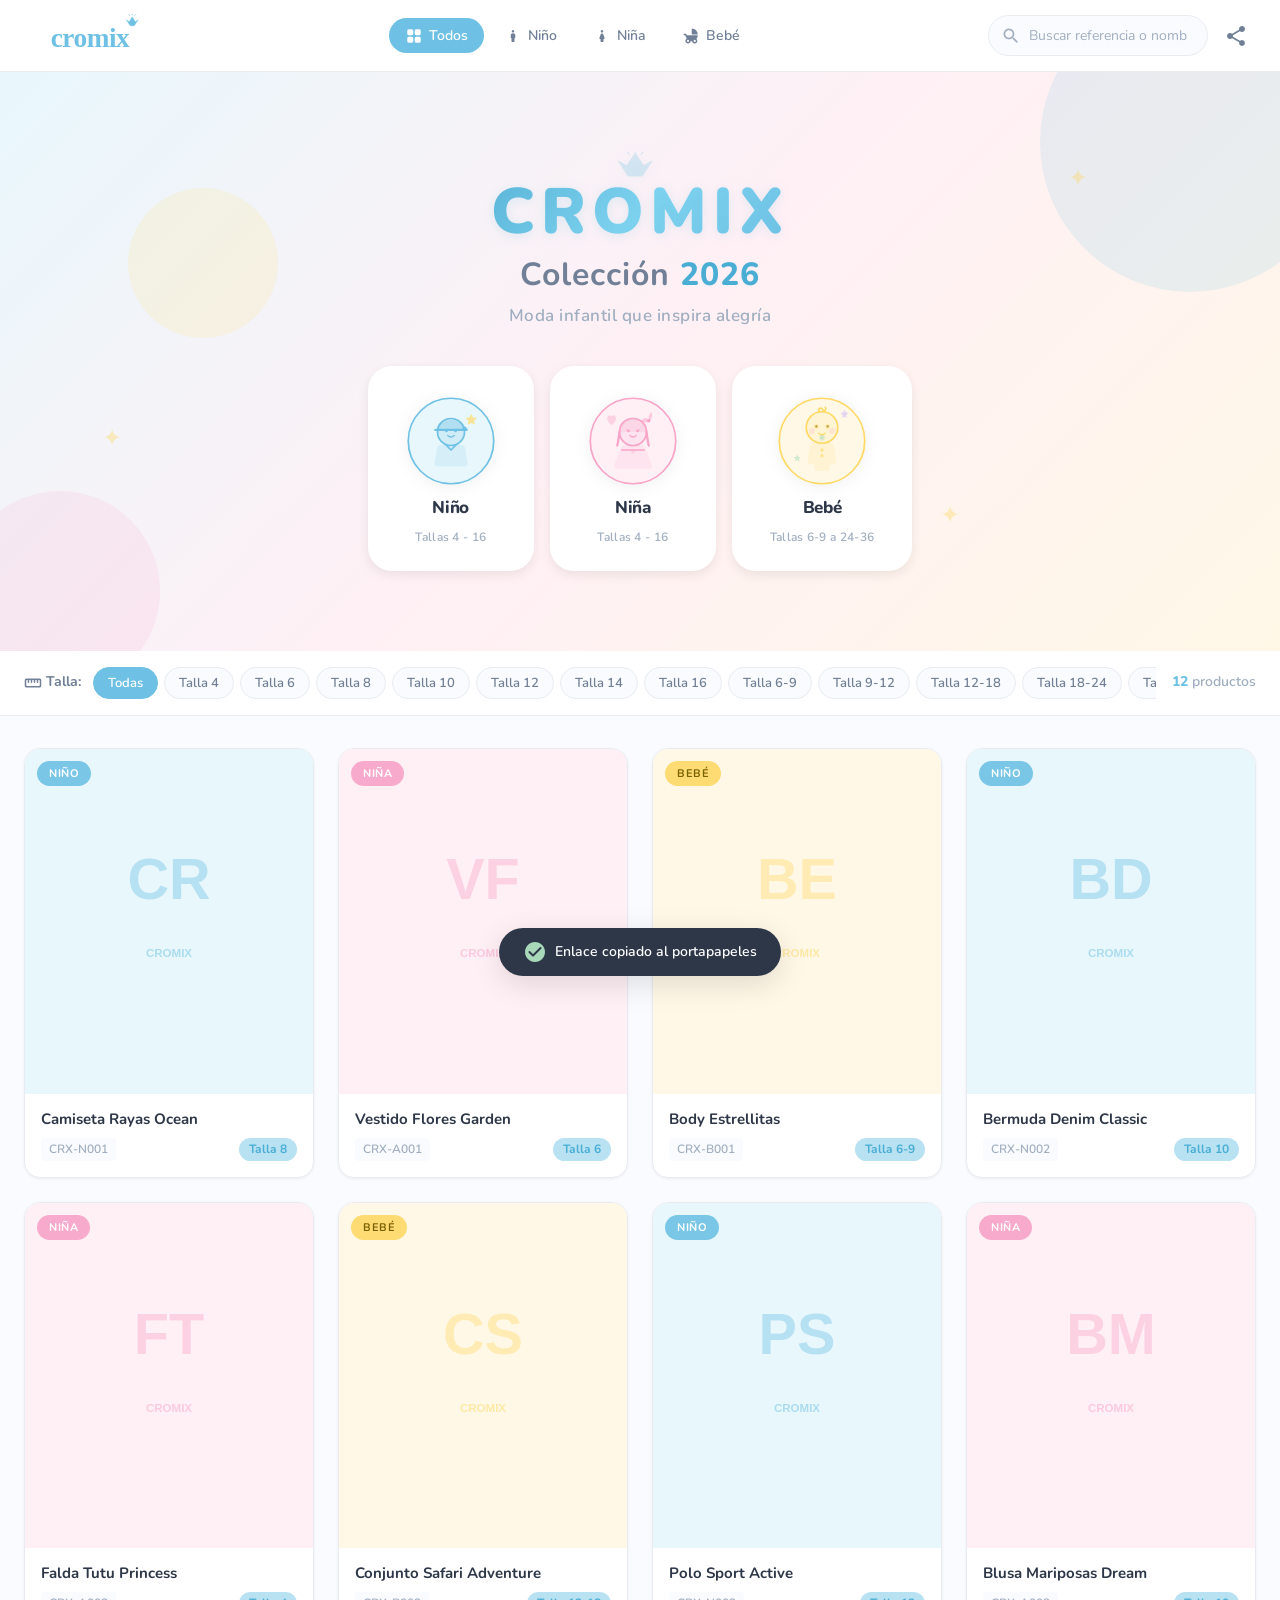
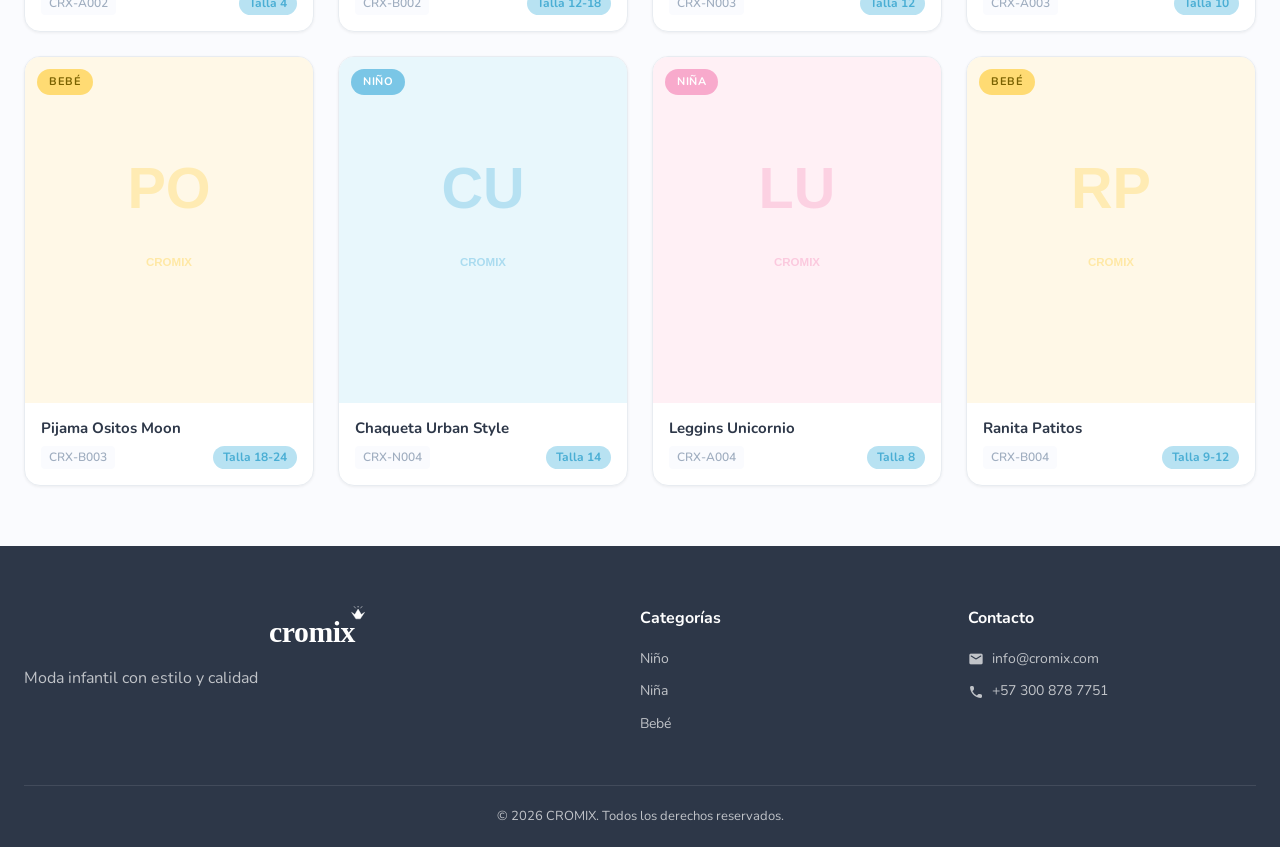
==== index.html @ 4f834206 "Catálogo CROMIX v1.0 - Moda infantil" ====
<!DOCTYPE html>
<html lang="es">
<head>
    <meta charset="UTF-8">
    <meta name="viewport" content="width=device-width, initial-scale=1.0">
    <title>CROMIX - Catálogo de Ropa Infantil</title>
    <link rel="preconnect" href="https://fonts.googleapis.com">
    <link href="https://fonts.googleapis.com/css2?family=Nunito:wght@400;600;700;800;900&display=swap" rel="stylesheet">
    <link href="https://fonts.googleapis.com/icon?family=Material+Icons+Round" rel="stylesheet">
    <link rel="stylesheet" href="css/styles.css">
    <link rel="icon" type="image/png" href="assets/logo.svg">
</head>
<body>
    <!-- Loader -->
    <div id="loader" class="loader">
        <div class="loader-content">
            <img src="assets/logo.svg" alt="CROMIX" class="loader-logo" onerror="this.style.display='none'">
            <div class="loader-spinner"></div>
        </div>
    </div>

    <!-- Header -->
    <header class="header" id="header">
        <div class="header-inner">
            <a href="#" class="logo" onclick="resetFilters(); return false;">
                <img src="assets/logo.svg" alt="CROMIX" class="logo-img" onerror="this.outerHTML='<span class=\'logo-text\'>CROMIX</span>'">
            </a>
            <nav class="nav" id="mainNav">
                <button class="nav-link active" data-category="todos" onclick="filterCategory('todos')">
                    <span class="material-icons-round">grid_view</span> Todos
                </button>
                <button class="nav-link" data-category="niño" onclick="filterCategory('niño')">
                    <span class="material-icons-round">boy</span> Niño
                </button>
                <button class="nav-link" data-category="niña" onclick="filterCategory('niña')">
                    <span class="material-icons-round">girl</span> Niña
                </button>
                <button class="nav-link" data-category="bebé" onclick="filterCategory('bebé')">
                    <span class="material-icons-round">child_friendly</span> Bebé
                </button>
            </nav>
            <div class="header-actions">
                <div class="search-box" id="searchBox">
                    <span class="material-icons-round search-icon">search</span>
                    <input type="text" id="searchInput" placeholder="Buscar referencia o nombre..." oninput="searchProducts()">
                    <button class="search-clear" id="searchClear" onclick="clearSearch()">
                        <span class="material-icons-round">close</span>
                    </button>
                </div>
                <button class="btn-icon share-btn" onclick="shareLink()" title="Compartir catálogo">
                    <span class="material-icons-round">share</span>
                </button>
                <button class="btn-icon menu-toggle" id="menuToggle" onclick="toggleMobileMenu()">
                    <span class="material-icons-round">menu</span>
                </button>
            </div>
        </div>
        <!-- Mobile menu -->
        <div class="mobile-menu" id="mobileMenu">
            <div class="mobile-nav">
                <button class="mobile-nav-link active" data-category="todos" onclick="filterCategory('todos'); closeMobileMenu();">
                    <span class="material-icons-round">grid_view</span> Todos
                </button>
                <button class="mobile-nav-link" data-category="niño" onclick="filterCategory('niño'); closeMobileMenu();">
                    <span class="material-icons-round">boy</span> Niño
                </button>
                <button class="mobile-nav-link" data-category="niña" onclick="filterCategory('niña'); closeMobileMenu();">
                    <span class="material-icons-round">girl</span> Niña
                </button>
                <button class="mobile-nav-link" data-category="bebé" onclick="filterCategory('bebé'); closeMobileMenu();">
                    <span class="material-icons-round">child_friendly</span> Bebé
                </button>
            </div>
        </div>
    </header>

    <!-- Hero Section -->
    <section class="hero" id="hero">
        <div class="hero-content">
            <div class="hero-brand">
                <svg class="hero-brand-crown" viewBox="0 0 80 50" fill="none" xmlns="http://www.w3.org/2000/svg">
                    <path d="M20 40 L4 15 L18 23 L32 2 L46 23 L60 15 L44 40 Z" fill="#6EC1E4" opacity="0.25" stroke="#6EC1E4" stroke-width="1.5" stroke-linejoin="round"/>
                    <line x1="32" y1="0" x2="32" y2="-6" stroke="#6EC1E4" stroke-width="2" stroke-linecap="round" opacity="0.5"/>
                    <line x1="22" y1="4" x2="18" y2="-1" stroke="#6EC1E4" stroke-width="1.5" stroke-linecap="round" opacity="0.4"/>
                    <line x1="42" y1="4" x2="46" y2="-1" stroke="#6EC1E4" stroke-width="1.5" stroke-linecap="round" opacity="0.4"/>
                </svg>
                <h1 class="hero-brand-name">CROMIX</h1>
            </div>
            <h2 class="hero-title">Colección <span class="highlight">2026</span></h2>
            <p class="hero-subtitle">Moda infantil que inspira alegría</p>
            <div class="hero-categories">
                <button class="hero-cat-btn hero-cat-nino" onclick="filterCategory('niño'); scrollToCatalog();">
                    <div class="hero-cat-icon-wrap">
                        <svg class="hero-cat-svg" viewBox="0 0 80 80" fill="none" xmlns="http://www.w3.org/2000/svg">
                            <!-- Boy silhouette with cap -->
                            <circle cx="40" cy="40" r="38" fill="#E8F7FC" stroke="#6EC1E4" stroke-width="1.5"/>
                            <!-- Head -->
                            <circle cx="40" cy="32" r="12" fill="#6EC1E4" opacity="0.2"/>
                            <circle cx="40" cy="32" r="12" stroke="#6EC1E4" stroke-width="1.5" fill="none"/>
                            <!-- Cap -->
                            <path d="M28 30 Q28 22 40 22 Q52 22 52 30" stroke="#6EC1E4" stroke-width="1.5" fill="#6EC1E4" opacity="0.3"/>
                            <path d="M26 30 L54 30" stroke="#6EC1E4" stroke-width="2" stroke-linecap="round"/>
                            <circle cx="52" cy="29" r="2" fill="#6EC1E4"/>
                            <!-- Body / T-shirt -->
                            <path d="M28 48 Q28 44 32 44 L40 44 L48 44 Q52 44 52 48 L54 60 Q54 62 52 62 L28 62 Q26 62 26 60 Z" fill="#6EC1E4" opacity="0.15" stroke="#6EC1E4" stroke-width="1.5"/>
                            <!-- Collar -->
                            <path d="M36 44 L40 48 L44 44" stroke="#6EC1E4" stroke-width="1.5" fill="none" stroke-linecap="round" stroke-linejoin="round"/>
                            <!-- Eyes -->
                            <circle cx="36" cy="31" r="1.2" fill="#6EC1E4"/>
                            <circle cx="44" cy="31" r="1.2" fill="#6EC1E4"/>
                            <!-- Smile -->
                            <path d="M37 35 Q40 38 43 35" stroke="#6EC1E4" stroke-width="1.2" fill="none" stroke-linecap="round"/>
                            <!-- Star decoration -->
                            <path d="M58 16 L59.5 19 L63 19.5 L60.5 22 L61 25.5 L58 24 L55 25.5 L55.5 22 L53 19.5 L56.5 19 Z" fill="#FFD966" opacity="0.7"/>
                        </svg>
                    </div>
                    <span class="hero-cat-label">Niño</span>
                    <span class="hero-cat-sub">Tallas 4 - 16</span>
                </button>
                <button class="hero-cat-btn hero-cat-nina" onclick="filterCategory('niña'); scrollToCatalog();">
                    <div class="hero-cat-icon-wrap">
                        <svg class="hero-cat-svg" viewBox="0 0 80 80" fill="none" xmlns="http://www.w3.org/2000/svg">
                            <!-- Girl silhouette with bow -->
                            <circle cx="40" cy="40" r="38" fill="#FFF0F5" stroke="#F8A4C8" stroke-width="1.5"/>
                            <!-- Head -->
                            <circle cx="40" cy="32" r="12" fill="#F8A4C8" opacity="0.15"/>
                            <circle cx="40" cy="32" r="12" stroke="#F8A4C8" stroke-width="1.5" fill="none"/>
                            <!-- Hair -->
                            <path d="M28 32 Q28 20 40 20 Q52 20 52 32" stroke="#F8A4C8" stroke-width="1.5" fill="#F8A4C8" opacity="0.2"/>
                            <path d="M28 32 Q27 40 26 44" stroke="#F8A4C8" stroke-width="2" stroke-linecap="round"/>
                            <path d="M52 32 Q53 40 54 44" stroke="#F8A4C8" stroke-width="2" stroke-linecap="round"/>
                            <!-- Bow -->
                            <path d="M48 22 Q52 18 54 22 Q52 24 48 22 Z" fill="#F8A4C8" opacity="0.5" stroke="#F8A4C8" stroke-width="1"/>
                            <path d="M54 22 Q58 18 56 15 Q54 18 54 22 Z" fill="#F8A4C8" opacity="0.5" stroke="#F8A4C8" stroke-width="1"/>
                            <circle cx="54" cy="22" r="1.5" fill="#F8A4C8"/>
                            <!-- Dress -->
                            <path d="M30 46 L32 44 L40 44 L48 44 L50 46 L56 62 Q56 64 54 64 L26 64 Q24 64 24 62 Z" fill="#F8A4C8" opacity="0.15" stroke="#F8A4C8" stroke-width="1.5"/>
                            <!-- Waist ribbon -->
                            <path d="M30 48 L50 48" stroke="#F8A4C8" stroke-width="1.5" stroke-linecap="round"/>
                            <path d="M38 48 L40 51 L42 48" stroke="#F8A4C8" stroke-width="1.2" fill="#F8A4C8" opacity="0.3"/>
                            <!-- Eyes -->
                            <circle cx="36" cy="31" r="1.2" fill="#F8A4C8"/>
                            <circle cx="44" cy="31" r="1.2" fill="#F8A4C8"/>
                            <!-- Eyelashes -->
                            <path d="M34 29.5 L35 30.5" stroke="#F8A4C8" stroke-width="0.8" stroke-linecap="round"/>
                            <path d="M46 29.5 L45 30.5" stroke="#F8A4C8" stroke-width="0.8" stroke-linecap="round"/>
                            <!-- Smile -->
                            <path d="M37 35 Q40 38 43 35" stroke="#F8A4C8" stroke-width="1.2" fill="none" stroke-linecap="round"/>
                            <!-- Heart decoration -->
                            <path d="M17 20 C17 18 19 16 21 18 C23 16 25 18 25 20 C25 23 21 26 21 26 C21 26 17 23 17 20 Z" fill="#F8A4C8" opacity="0.4"/>
                        </svg>
                    </div>
                    <span class="hero-cat-label">Niña</span>
                    <span class="hero-cat-sub">Tallas 4 - 16</span>
                </button>
                <button class="hero-cat-btn hero-cat-bebe" onclick="filterCategory('bebé'); scrollToCatalog();">
                    <div class="hero-cat-icon-wrap">
                        <svg class="hero-cat-svg" viewBox="0 0 80 80" fill="none" xmlns="http://www.w3.org/2000/svg">
                            <!-- Baby silhouette with onesie -->
                            <circle cx="40" cy="40" r="38" fill="#FFF8E7" stroke="#FFD966" stroke-width="1.5"/>
                            <!-- Head (bigger for baby proportions) -->
                            <circle cx="40" cy="28" r="14" fill="#FFD966" opacity="0.15"/>
                            <circle cx="40" cy="28" r="14" stroke="#FFD966" stroke-width="1.5" fill="none"/>
                            <!-- Little hair curl -->
                            <path d="M38 14 Q36 12 38 11 Q40 10 41 13" stroke="#FFD966" stroke-width="1.5" fill="none" stroke-linecap="round"/>
                            <path d="M42 14 Q44 11 43 10" stroke="#FFD966" stroke-width="1.5" fill="none" stroke-linecap="round"/>
                            <!-- Onesie / Body -->
                            <path d="M30 44 L32 42 L48 42 L50 44 L52 56 Q52 60 50 60 L46 60 L46 64 Q46 66 44 66 L36 66 Q34 66 34 64 L34 60 L30 60 Q28 60 28 56 Z" fill="#FFD966" opacity="0.15" stroke="#FFD966" stroke-width="1.5"/>
                            <!-- Buttons on onesie -->
                            <circle cx="40" cy="48" r="1.5" fill="#FFD966" opacity="0.6"/>
                            <circle cx="40" cy="53" r="1.5" fill="#FFD966" opacity="0.6"/>
                            <!-- Eyes (big cute baby eyes) -->
                            <circle cx="35" cy="27" r="2" fill="#FFD966" opacity="0.5"/>
                            <circle cx="35" cy="27" r="1" fill="#7a6200" opacity="0.6"/>
                            <circle cx="45" cy="27" r="2" fill="#FFD966" opacity="0.5"/>
                            <circle cx="45" cy="27" r="1" fill="#7a6200" opacity="0.6"/>
                            <!-- Blush cheeks -->
                            <circle cx="31" cy="31" r="2.5" fill="#F8A4C8" opacity="0.2"/>
                            <circle cx="49" cy="31" r="2.5" fill="#F8A4C8" opacity="0.2"/>
                            <!-- Smile -->
                            <path d="M37 33 Q40 36 43 33" stroke="#FFD966" stroke-width="1.2" fill="none" stroke-linecap="round"/>
                            <!-- Pacifier -->
                            <circle cx="40" cy="37" r="2" stroke="#A8D8B9" stroke-width="1" fill="#A8D8B9" opacity="0.4"/>
                            <circle cx="40" cy="37" r="0.8" fill="#A8D8B9" opacity="0.6"/>
                            <!-- Stars -->
                            <path d="M60 12 L61 14.5 L63.5 15 L61.5 17 L62 19.5 L60 18.5 L58 19.5 L58.5 17 L56.5 15 L59 14.5 Z" fill="#C9B1FF" opacity="0.5"/>
                            <path d="M18 52 L19 54 L21 54.5 L19.5 56 L20 58 L18 57 L16 58 L16.5 56 L15 54.5 L17 54 Z" fill="#A8D8B9" opacity="0.5"/>
                        </svg>
                    </div>
                    <span class="hero-cat-label">Bebé</span>
                    <span class="hero-cat-sub">Tallas 6-9 a 24-36</span>
                </button>
            </div>
        </div>
        <div class="hero-decoration">
            <div class="circle c1"></div>
            <div class="circle c2"></div>
            <div class="circle c3"></div>
            <div class="star s1">✦</div>
            <div class="star s2">✦</div>
            <div class="star s3">✦</div>
        </div>
    </section>

    <!-- Filters Bar -->
    <section class="filters-bar" id="filtersBar">
        <div class="filters-inner">
            <div class="filter-group">
                <label class="filter-label">
                    <span class="material-icons-round">straighten</span> Talla:
                </label>
                <div class="size-chips" id="sizeChips">
                    <button class="size-chip active" data-size="todas" onclick="filterSize('todas')">Todas</button>
                </div>
            </div>
            <div class="results-count" id="resultsCount">
                <span id="countNumber">0</span> productos
            </div>
        </div>
    </section>

    <!-- Catalog Grid -->
    <main class="catalog" id="catalog">
        <div class="catalog-grid" id="catalogGrid">
            <!-- Products will be injected here -->
        </div>

        <!-- Empty State -->
        <div class="empty-state" id="emptyState" style="display: none;">
            <span class="material-icons-round empty-icon">inventory_2</span>
            <h3>No se encontraron productos</h3>
            <p>Intenta con otra búsqueda o categoría</p>
            <button class="btn-primary" onclick="resetFilters()">Ver todos los productos</button>
        </div>
    </main>

    <!-- Product Modal -->
    <div class="modal-overlay" id="productModal" onclick="closeModal(event)">
        <div class="modal-content" onclick="event.stopPropagation()">
            <button class="modal-close" onclick="closeProductModal()">
                <span class="material-icons-round">close</span>
            </button>
            <div class="modal-body">
                <div class="modal-image">
                    <img id="modalImage" src="" alt="Producto">
                </div>
                <div class="modal-info">
                    <span class="modal-category" id="modalCategory"></span>
                    <h2 class="modal-name" id="modalName"></h2>
                    <div class="modal-meta">
                        <div class="meta-item">
                            <span class="material-icons-round">qr_code</span>
                            <span id="modalSku"></span>
                        </div>
                        <div class="meta-item">
                            <span class="material-icons-round">straighten</span>
                            Talla: <span id="modalSize"></span>
                        </div>
                    </div>
                    <p class="modal-description" id="modalDescription"></p>
                    <div class="modal-actions">
                        <button class="btn-primary btn-download" onclick="downloadCurrentImage()">
                            <span class="material-icons-round">download</span> Descargar imagen
                        </button>
                        <button class="btn-secondary" onclick="shareProduct()">
                            <span class="material-icons-round">share</span> Compartir
                        </button>
                    </div>
                </div>
            </div>
        </div>
    </div>

    <!-- Share Toast -->
    <div class="toast" id="toast">
        <span class="material-icons-round">check_circle</span>
        <span id="toastMessage">Enlace copiado al portapapeles</span>
    </div>

    <!-- Footer -->
    <footer class="footer">
        <div class="footer-inner">
            <div class="footer-brand">
                <img src="assets/logo.svg" alt="CROMIX" class="footer-logo" onerror="this.outerHTML='<span class=\'logo-text\'>CROMIX</span>'">
                <p>Moda infantil con estilo y calidad</p>
            </div>
            <div class="footer-links">
                <h4>Categorías</h4>
                <a href="#" onclick="filterCategory('niño'); scrollToCatalog(); return false;">Niño</a>
                <a href="#" onclick="filterCategory('niña'); scrollToCatalog(); return false;">Niña</a>
                <a href="#" onclick="filterCategory('bebé'); scrollToCatalog(); return false;">Bebé</a>
            </div>
            <div class="footer-links">
                <h4>Contacto</h4>
                <p><span class="material-icons-round">email</span> info@cromix.com</p>
                <p><span class="material-icons-round">phone</span> +57 300 878 7751</p>
            </div>
        </div>
        <div class="footer-bottom">
            <p>&copy; 2026 CROMIX. Todos los derechos reservados.</p>
        </div>
    </footer>

    <!-- Admin Access (hidden) - Triple click on footer copyright -->
    <script src="js/app.js"></script>
</body>
</html>
---- css/styles.css ----
/* ============================================
   CROMIX - Digital Catalog Styles
   ============================================ */

/* --- CSS Variables --- */
:root {
    --primary: #6EC1E4;
    --primary-dark: #4AAED4;
    --primary-light: #B8E2F2;
    --accent-pink: #F8A4C8;
    --accent-yellow: #FFD966;
    --accent-green: #A8D8B9;
    --accent-lilac: #C9B1FF;
    --bg: #FAFBFE;
    --bg-card: #FFFFFF;
    --bg-warm: #FFF9F5;
    --text: #2D3748;
    --text-light: #718096;
    --text-muted: #A0AEC0;
    --border: #E8ECF1;
    --shadow-sm: 0 1px 3px rgba(0,0,0,0.06);
    --shadow-md: 0 4px 12px rgba(0,0,0,0.08);
    --shadow-lg: 0 8px 30px rgba(0,0,0,0.12);
    --shadow-xl: 0 20px 60px rgba(0,0,0,0.15);
    --radius-sm: 8px;
    --radius-md: 12px;
    --radius-lg: 16px;
    --radius-xl: 24px;
    --font: 'Nunito', sans-serif;
    --transition: all 0.3s cubic-bezier(0.4, 0, 0.2, 1);
    --header-height: 72px;
}

/* --- Reset & Base --- */
*, *::before, *::after {
    margin: 0;
    padding: 0;
    box-sizing: border-box;
}

html {
    scroll-behavior: smooth;
    -webkit-font-smoothing: antialiased;
}

body {
    font-family: var(--font);
    background: var(--bg);
    color: var(--text);
    line-height: 1.6;
    overflow-x: hidden;
}

img {
    max-width: 100%;
    display: block;
}

button {
    cursor: pointer;
    border: none;
    background: none;
    font-family: var(--font);
    font-size: inherit;
}

a {
    text-decoration: none;
    color: inherit;
}

/* --- Loader --- */
.loader {
    position: fixed;
    inset: 0;
    background: white;
    display: flex;
    align-items: center;
    justify-content: center;
    z-index: 10000;
    transition: opacity 0.5s ease, visibility 0.5s ease;
}

.loader.hidden {
    opacity: 0;
    visibility: hidden;
}

.loader-content {
    text-align: center;
}

.loader-logo {
    width: 120px;
    margin-bottom: 24px;
    animation: pulse 1.5s ease-in-out infinite;
}

.loader-spinner {
    width: 40px;
    height: 40px;
    border: 3px solid var(--border);
    border-top-color: var(--primary);
    border-radius: 50%;
    margin: 0 auto;
    animation: spin 0.8s linear infinite;
}

@keyframes spin {
    to { transform: rotate(360deg); }
}

@keyframes pulse {
    0%, 100% { transform: scale(1); opacity: 1; }
    50% { transform: scale(1.05); opacity: 0.8; }
}

/* --- Header --- */
.header {
    position: fixed;
    top: 0;
    left: 0;
    right: 0;
    height: var(--header-height);
    background: rgba(255, 255, 255, 0.95);
    backdrop-filter: blur(20px);
    -webkit-backdrop-filter: blur(20px);
    border-bottom: 1px solid var(--border);
    z-index: 1000;
    transition: var(--transition);
}

.header.scrolled {
    box-shadow: var(--shadow-md);
}

.header-inner {
    max-width: 1400px;
    margin: 0 auto;
    height: 100%;
    display: flex;
    align-items: center;
    justify-content: space-between;
    padding: 0 24px;
    gap: 20px;
}

.logo {
    display: flex;
    align-items: center;
    flex-shrink: 0;
}

.logo-img {
    height: 44px;
    width: auto;
    transition: var(--transition);
}

.logo-img:hover {
    transform: scale(1.05);
}

.logo-text {
    font-size: 28px;
    font-weight: 900;
    color: var(--primary);
    letter-spacing: -0.5px;
}

.nav {
    display: flex;
    gap: 4px;
}

.nav-link {
    display: flex;
    align-items: center;
    gap: 6px;
    padding: 8px 16px;
    border-radius: 100px;
    font-weight: 600;
    font-size: 14px;
    color: var(--text-light);
    transition: var(--transition);
    white-space: nowrap;
}

.nav-link:hover {
    color: var(--primary-dark);
    background: var(--primary-light);
}

.nav-link.active {
    color: white;
    background: var(--primary);
}

.nav-link .material-icons-round {
    font-size: 18px;
}

.header-actions {
    display: flex;
    align-items: center;
    gap: 8px;
}

.search-box {
    position: relative;
    display: flex;
    align-items: center;
    background: var(--bg);
    border: 1px solid var(--border);
    border-radius: 100px;
    padding: 0 12px;
    transition: var(--transition);
    width: 220px;
}

.search-box:focus-within {
    border-color: var(--primary);
    box-shadow: 0 0 0 3px rgba(110, 193, 228, 0.15);
    width: 280px;
}

.search-icon {
    color: var(--text-muted);
    font-size: 20px;
}

.search-box input {
    border: none;
    background: none;
    padding: 10px 8px;
    font-family: var(--font);
    font-size: 14px;
    width: 100%;
    outline: none;
    color: var(--text);
}

.search-box input::placeholder {
    color: var(--text-muted);
}

.search-clear {
    display: none;
    color: var(--text-muted);
    padding: 4px;
    border-radius: 50%;
    transition: var(--transition);
}

.search-clear:hover {
    background: var(--border);
    color: var(--text);
}

.search-clear.visible {
    display: flex;
}

.btn-icon {
    width: 40px;
    height: 40px;
    display: flex;
    align-items: center;
    justify-content: center;
    border-radius: 50%;
    color: var(--text-light);
    transition: var(--transition);
}

.btn-icon:hover {
    background: var(--bg);
    color: var(--primary);
}

.menu-toggle {
    display: none;
}

/* Mobile Menu */
.mobile-menu {
    display: none;
    position: absolute;
    top: var(--header-height);
    left: 0;
    right: 0;
    background: white;
    border-bottom: 1px solid var(--border);
    box-shadow: var(--shadow-md);
    padding: 16px;
    animation: slideDown 0.3s ease;
}

.mobile-menu.open {
    display: block;
}

@keyframes slideDown {
    from { opacity: 0; transform: translateY(-10px); }
    to { opacity: 1; transform: translateY(0); }
}

.mobile-nav {
    display: flex;
    flex-direction: column;
    gap: 4px;
}

.mobile-nav-link {
    display: flex;
    align-items: center;
    gap: 10px;
    padding: 12px 16px;
    border-radius: var(--radius-md);
    font-weight: 600;
    font-size: 15px;
    color: var(--text-light);
    transition: var(--transition);
}

.mobile-nav-link:hover,
.mobile-nav-link.active {
    background: var(--primary-light);
    color: var(--primary-dark);
}

/* --- Hero Section --- */
.hero {
    margin-top: var(--header-height);
    padding: 80px 24px;
    background: linear-gradient(135deg, #E8F7FC 0%, #FFF0F5 50%, #FFF8E7 100%);
    position: relative;
    overflow: hidden;
    min-height: 400px;
    display: flex;
    align-items: center;
    justify-content: center;
}

.hero-content {
    text-align: center;
    position: relative;
    z-index: 2;
    max-width: 650px;
}

.hero-brand {
    display: flex;
    flex-direction: column;
    align-items: center;
    margin-bottom: 12px;
}

.hero-brand-crown {
    width: 48px;
    height: 30px;
    margin-bottom: -2px;
    animation: float 4s ease-in-out infinite;
    filter: drop-shadow(0 2px 6px rgba(110, 193, 228, 0.3));
}

.hero-brand-name {
    font-size: 64px;
    font-weight: 900;
    color: var(--primary);
    letter-spacing: 6px;
    line-height: 1;
    text-shadow: 0 2px 12px rgba(110, 193, 228, 0.2);
    background: linear-gradient(135deg, #5ab5d8, #7fd4f0, #6EC1E4);
    -webkit-background-clip: text;
    -webkit-text-fill-color: transparent;
    background-clip: text;
}

.hero-title {
    font-size: 32px;
    font-weight: 700;
    color: var(--text-light);
    margin-bottom: 8px;
    line-height: 1.2;
    letter-spacing: 1px;
}

.highlight {
    color: var(--primary-dark);
    -webkit-text-fill-color: var(--primary-dark);
    font-weight: 800;
    position: relative;
}

.hero-subtitle {
    font-size: 17px;
    color: var(--text-muted);
    margin-bottom: 36px;
    font-weight: 600;
    letter-spacing: 0.5px;
}

.hero-categories {
    display: flex;
    justify-content: center;
    gap: 16px;
    flex-wrap: wrap;
}

.hero-cat-btn {
    display: flex;
    flex-direction: column;
    align-items: center;
    gap: 10px;
    padding: 28px 36px 24px;
    background: white;
    border-radius: var(--radius-xl);
    box-shadow: var(--shadow-md);
    font-weight: 700;
    font-size: 15px;
    color: var(--text);
    transition: all 0.4s cubic-bezier(0.4, 0, 0.2, 1);
    border: 2px solid transparent;
    position: relative;
    overflow: hidden;
}

.hero-cat-btn::before {
    content: '';
    position: absolute;
    inset: 0;
    opacity: 0;
    transition: opacity 0.4s ease;
    border-radius: inherit;
}

.hero-cat-nino::before { background: linear-gradient(135deg, #E8F7FC, #d0effa); }
.hero-cat-nina::before { background: linear-gradient(135deg, #FFF0F5, #ffe0ee); }
.hero-cat-bebe::before { background: linear-gradient(135deg, #FFF8E7, #fff0cc); }

.hero-cat-btn:hover::before {
    opacity: 1;
}

.hero-cat-btn:hover {
    transform: translateY(-6px) scale(1.02);
    box-shadow: var(--shadow-xl);
}

.hero-cat-nino:hover { border-color: var(--primary-light); }
.hero-cat-nina:hover { border-color: #f8c8de; }
.hero-cat-bebe:hover { border-color: #ffe89a; }

.hero-cat-icon-wrap {
    position: relative;
    z-index: 1;
    width: 90px;
    height: 90px;
    transition: transform 0.4s ease;
}

.hero-cat-btn:hover .hero-cat-icon-wrap {
    transform: scale(1.08);
}

.hero-cat-svg {
    width: 100%;
    height: 100%;
    filter: drop-shadow(0 2px 8px rgba(0,0,0,0.06));
}

.hero-cat-label {
    position: relative;
    z-index: 1;
    font-size: 17px;
    font-weight: 800;
    color: var(--text);
    letter-spacing: -0.3px;
}

.hero-cat-sub {
    position: relative;
    z-index: 1;
    font-size: 12px;
    font-weight: 600;
    color: var(--text-muted);
    letter-spacing: 0.3px;
}

/* Hero Decorations */
.hero-decoration {
    position: absolute;
    inset: 0;
    pointer-events: none;
}

.circle {
    position: absolute;
    border-radius: 50%;
    opacity: 0.15;
}

.c1 {
    width: 300px;
    height: 300px;
    background: var(--primary);
    top: -80px;
    right: -60px;
    animation: float 8s ease-in-out infinite;
}

.c2 {
    width: 200px;
    height: 200px;
    background: var(--accent-pink);
    bottom: -40px;
    left: -40px;
    animation: float 6s ease-in-out infinite reverse;
}

.c3 {
    width: 150px;
    height: 150px;
    background: var(--accent-yellow);
    top: 20%;
    left: 10%;
    animation: float 7s ease-in-out infinite 1s;
}

.star {
    position: absolute;
    font-size: 24px;
    color: var(--accent-yellow);
    opacity: 0.4;
    animation: twinkle 3s ease-in-out infinite;
}

.s1 { top: 15%; right: 15%; animation-delay: 0s; }
.s2 { top: 60%; left: 8%; animation-delay: 1s; }
.s3 { bottom: 20%; right: 25%; animation-delay: 2s; }

@keyframes float {
    0%, 100% { transform: translateY(0) rotate(0deg); }
    50% { transform: translateY(-20px) rotate(3deg); }
}

@keyframes twinkle {
    0%, 100% { opacity: 0.2; transform: scale(1); }
    50% { opacity: 0.6; transform: scale(1.3); }
}

/* --- Filters Bar --- */
.filters-bar {
    position: sticky;
    top: var(--header-height);
    background: white;
    border-bottom: 1px solid var(--border);
    z-index: 100;
    padding: 16px 24px;
}

.filters-inner {
    max-width: 1400px;
    margin: 0 auto;
    display: flex;
    align-items: center;
    justify-content: space-between;
    gap: 16px;
}

.filter-group {
    display: flex;
    align-items: center;
    gap: 12px;
    overflow-x: auto;
    -webkit-overflow-scrolling: touch;
    scrollbar-width: none;
}

.filter-group::-webkit-scrollbar {
    display: none;
}

.filter-label {
    display: flex;
    align-items: center;
    gap: 4px;
    font-weight: 700;
    font-size: 14px;
    color: var(--text-light);
    white-space: nowrap;
    flex-shrink: 0;
}

.filter-label .material-icons-round {
    font-size: 18px;
}

.size-chips {
    display: flex;
    gap: 6px;
    flex-shrink: 0;
}

.size-chip {
    padding: 6px 14px;
    border-radius: 100px;
    font-size: 13px;
    font-weight: 600;
    color: var(--text-light);
    background: var(--bg);
    border: 1px solid var(--border);
    transition: var(--transition);
    white-space: nowrap;
}

.size-chip:hover {
    border-color: var(--primary);
    color: var(--primary);
}

.size-chip.active {
    background: var(--primary);
    color: white;
    border-color: var(--primary);
}

.results-count {
    font-size: 14px;
    color: var(--text-muted);
    font-weight: 600;
    white-space: nowrap;
    flex-shrink: 0;
}

#countNumber {
    color: var(--primary);
    font-weight: 800;
}

/* --- Catalog Grid --- */
.catalog {
    max-width: 1400px;
    margin: 0 auto;
    padding: 32px 24px 60px;
    min-height: 50vh;
}

.catalog-grid {
    display: grid;
    grid-template-columns: repeat(auto-fill, minmax(260px, 1fr));
    gap: 24px;
}

/* --- Product Card --- */
.product-card {
    background: var(--bg-card);
    border-radius: var(--radius-lg);
    overflow: hidden;
    box-shadow: var(--shadow-sm);
    border: 1px solid var(--border);
    transition: var(--transition);
    cursor: pointer;
    animation: fadeInUp 0.5s ease forwards;
    opacity: 0;
}

.product-card:hover {
    transform: translateY(-4px);
    box-shadow: var(--shadow-lg);
    border-color: var(--primary-light);
}

@keyframes fadeInUp {
    from { opacity: 0; transform: translateY(20px); }
    to { opacity: 1; transform: translateY(0); }
}

.card-image {
    position: relative;
    padding-top: 120%;
    background: linear-gradient(135deg, #f5f7fa, #e8ecf1);
    overflow: hidden;
}

.card-image img {
    position: absolute;
    inset: 0;
    width: 100%;
    height: 100%;
    object-fit: cover;
    transition: transform 0.5s ease;
}

.product-card:hover .card-image img {
    transform: scale(1.05);
}

.card-badge {
    position: absolute;
    top: 12px;
    left: 12px;
    padding: 4px 12px;
    border-radius: 100px;
    font-size: 11px;
    font-weight: 700;
    text-transform: uppercase;
    letter-spacing: 0.5px;
    z-index: 2;
}

.badge-niño {
    background: rgba(110, 193, 228, 0.9);
    color: white;
}

.badge-niña {
    background: rgba(248, 164, 200, 0.9);
    color: white;
}

.badge-bebé {
    background: rgba(255, 217, 102, 0.9);
    color: #7a6200;
}

.card-download {
    position: absolute;
    top: 12px;
    right: 12px;
    width: 36px;
    height: 36px;
    background: rgba(255, 255, 255, 0.9);
    backdrop-filter: blur(8px);
    border-radius: 50%;
    display: flex;
    align-items: center;
    justify-content: center;
    color: var(--text);
    opacity: 0;
    transform: translateY(-8px);
    transition: var(--transition);
    z-index: 2;
}

.product-card:hover .card-download {
    opacity: 1;
    transform: translateY(0);
}

.card-download:hover {
    background: var(--primary);
    color: white;
}

.card-download .material-icons-round {
    font-size: 18px;
}

.card-info {
    padding: 16px;
}

.card-name {
    font-size: 15px;
    font-weight: 700;
    color: var(--text);
    margin-bottom: 4px;
    line-height: 1.3;
    display: -webkit-box;
    -webkit-line-clamp: 2;
    -webkit-box-orient: vertical;
    overflow: hidden;
}

.card-meta {
    display: flex;
    align-items: center;
    justify-content: space-between;
    margin-top: 8px;
}

.card-sku {
    font-size: 12px;
    color: var(--text-muted);
    font-weight: 600;
    background: var(--bg);
    padding: 2px 8px;
    border-radius: 4px;
}

.card-size {
    font-size: 12px;
    color: var(--primary-dark);
    font-weight: 700;
    background: var(--primary-light);
    padding: 2px 10px;
    border-radius: 100px;
}

/* --- Empty State --- */
.empty-state {
    text-align: center;
    padding: 80px 24px;
}

.empty-icon {
    font-size: 80px;
    color: var(--border);
    margin-bottom: 16px;
}

.empty-state h3 {
    font-size: 22px;
    color: var(--text);
    margin-bottom: 8px;
}

.empty-state p {
    color: var(--text-muted);
    margin-bottom: 24px;
}

/* --- Buttons --- */
.btn-primary {
    display: inline-flex;
    align-items: center;
    gap: 8px;
    padding: 12px 24px;
    background: var(--primary);
    color: white;
    font-weight: 700;
    font-size: 14px;
    border-radius: 100px;
    transition: var(--transition);
    border: none;
    cursor: pointer;
}

.btn-primary:hover {
    background: var(--primary-dark);
    transform: translateY(-1px);
    box-shadow: var(--shadow-md);
}

.btn-secondary {
    display: inline-flex;
    align-items: center;
    gap: 8px;
    padding: 12px 24px;
    background: var(--bg);
    color: var(--text);
    font-weight: 700;
    font-size: 14px;
    border-radius: 100px;
    border: 1px solid var(--border);
    transition: var(--transition);
    cursor: pointer;
}

.btn-secondary:hover {
    border-color: var(--primary);
    color: var(--primary);
}

/* --- Modal --- */
.modal-overlay {
    position: fixed;
    inset: 0;
    background: rgba(0, 0, 0, 0.6);
    backdrop-filter: blur(4px);
    z-index: 2000;
    display: none;
    align-items: center;
    justify-content: center;
    padding: 24px;
    animation: fadeIn 0.3s ease;
}

.modal-overlay.open {
    display: flex;
}

@keyframes fadeIn {
    from { opacity: 0; }
    to { opacity: 1; }
}

.modal-content {
    background: white;
    border-radius: var(--radius-xl);
    max-width: 900px;
    width: 100%;
    max-height: 90vh;
    overflow-y: auto;
    position: relative;
    animation: modalIn 0.4s cubic-bezier(0.4, 0, 0.2, 1);
}

@keyframes modalIn {
    from { opacity: 0; transform: scale(0.95) translateY(20px); }
    to { opacity: 1; transform: scale(1) translateY(0); }
}

.modal-close {
    position: absolute;
    top: 16px;
    right: 16px;
    width: 40px;
    height: 40px;
    background: rgba(255, 255, 255, 0.9);
    border-radius: 50%;
    display: flex;
    align-items: center;
    justify-content: center;
    color: var(--text);
    z-index: 10;
    transition: var(--transition);
}

.modal-close:hover {
    background: var(--bg);
    transform: rotate(90deg);
}

.modal-body {
    display: grid;
    grid-template-columns: 1fr 1fr;
}

.modal-image {
    background: linear-gradient(135deg, #f5f7fa, #e8ecf1);
    display: flex;
    align-items: center;
    justify-content: center;
    min-height: 400px;
}

.modal-image img {
    width: 100%;
    height: 100%;
    object-fit: cover;
}

.modal-info {
    padding: 40px 32px;
    display: flex;
    flex-direction: column;
    gap: 16px;
}

.modal-category {
    display: inline-block;
    padding: 4px 14px;
    border-radius: 100px;
    font-size: 12px;
    font-weight: 700;
    text-transform: uppercase;
    letter-spacing: 0.5px;
    width: fit-content;
}

.modal-name {
    font-size: 26px;
    font-weight: 800;
    color: var(--text);
    line-height: 1.2;
}

.modal-meta {
    display: flex;
    flex-direction: column;
    gap: 8px;
}

.meta-item {
    display: flex;
    align-items: center;
    gap: 8px;
    font-size: 14px;
    color: var(--text-light);
    font-weight: 600;
}

.meta-item .material-icons-round {
    font-size: 18px;
    color: var(--primary);
}

.modal-description {
    color: var(--text-light);
    font-size: 15px;
    line-height: 1.6;
}

.modal-actions {
    display: flex;
    gap: 12px;
    margin-top: 8px;
    flex-wrap: wrap;
}

/* --- Toast --- */
.toast {
    position: fixed;
    bottom: 24px;
    left: 50%;
    transform: translateX(-50%) translateY(100px);
    background: var(--text);
    color: white;
    padding: 12px 24px;
    border-radius: 100px;
    display: flex;
    align-items: center;
    gap: 8px;
    font-weight: 600;
    font-size: 14px;
    z-index: 3000;
    transition: transform 0.4s cubic-bezier(0.4, 0, 0.2, 1);
    box-shadow: var(--shadow-lg);
}

.toast.show {
    transform: translateX(-50%) translateY(0);
}

.toast .material-icons-round {
    color: var(--accent-green);
}

/* --- Footer --- */
.footer {
    background: var(--text);
    color: rgba(255, 255, 255, 0.7);
    padding: 60px 24px 0;
}

.footer-inner {
    max-width: 1400px;
    margin: 0 auto;
    display: grid;
    grid-template-columns: 2fr 1fr 1fr;
    gap: 40px;
    padding-bottom: 40px;
}

.footer-brand {
    display: flex;
    flex-direction: column;
    gap: 12px;
}

.footer-logo {
    height: 48px;
    width: auto;
    filter: brightness(0) invert(1);
}

.footer-links h4 {
    color: white;
    font-size: 16px;
    margin-bottom: 16px;
}

.footer-links a,
.footer-links p {
    display: flex;
    align-items: center;
    gap: 8px;
    margin-bottom: 10px;
    font-size: 14px;
    transition: var(--transition);
}

.footer-links a:hover {
    color: white;
}

.footer-links .material-icons-round {
    font-size: 16px;
}

.footer-bottom {
    border-top: 1px solid rgba(255, 255, 255, 0.1);
    padding: 20px 0;
    text-align: center;
    font-size: 13px;
    cursor: default;
    user-select: none;
}

/* ===========================
   ADMIN STYLES
   =========================== */

/* --- Step Indicator --- */
.steps-indicator {
    display: flex;
    align-items: center;
    justify-content: center;
    gap: 0;
    margin-bottom: 28px;
    padding: 0 20px;
}

.step-dot {
    display: flex;
    flex-direction: column;
    align-items: center;
    gap: 6px;
    position: relative;
    z-index: 1;
}

.step-number {
    width: 36px;
    height: 36px;
    border-radius: 50%;
    display: flex;
    align-items: center;
    justify-content: center;
    font-weight: 800;
    font-size: 14px;
    background: var(--bg);
    color: var(--text-muted);
    border: 2px solid var(--border);
    transition: var(--transition);
}

.step-dot.active .step-number {
    background: var(--primary);
    color: white;
    border-color: var(--primary);
    box-shadow: 0 0 0 4px rgba(110, 193, 228, 0.2);
}

.step-dot.completed .step-number {
    background: var(--accent-green);
    color: white;
    border-color: var(--accent-green);
}

.step-label {
    font-size: 12px;
    font-weight: 700;
    color: var(--text-muted);
    white-space: nowrap;
    transition: var(--transition);
}

.step-dot.active .step-label {
    color: var(--primary);
}

.step-dot.completed .step-label {
    color: var(--accent-green);
}

.step-line {
    flex: 1;
    height: 2px;
    background: var(--border);
    max-width: 100px;
    margin: 0 8px;
    margin-bottom: 22px;
}

/* --- Category Selector (Step 1) --- */
.category-selector {
    display: flex;
    justify-content: center;
    gap: 16px;
    flex-wrap: wrap;
}

.cat-select-btn {
    display: flex;
    flex-direction: column;
    align-items: center;
    gap: 10px;
    padding: 28px 32px;
    background: var(--bg);
    border: 2px solid var(--border);
    border-radius: var(--radius-xl);
    transition: all 0.3s ease;
    min-width: 150px;
    cursor: pointer;
}

.cat-select-btn:hover {
    transform: translateY(-3px);
    box-shadow: var(--shadow-md);
    border-color: var(--primary-light);
}

.cat-select-btn.selected {
    border-color: var(--primary);
    background: white;
    box-shadow: 0 0 0 3px rgba(110, 193, 228, 0.15), var(--shadow-md);
    transform: translateY(-3px);
}

.cat-select-icon {
    width: 56px;
    height: 56px;
    border-radius: 50%;
    display: flex;
    align-items: center;
    justify-content: center;
}

.cat-select-icon .material-icons-round {
    font-size: 28px;
}

.cat-select-name {
    font-size: 16px;
    font-weight: 800;
    color: var(--text);
}

.cat-select-sizes {
    font-size: 12px;
    color: var(--text-muted);
    font-weight: 600;
}

/* --- Selected Category Badge --- */
.selected-cat-badge {
    display: inline-block;
    padding: 3px 12px;
    border-radius: 100px;
    font-size: 12px;
    font-weight: 700;
}

/* --- Step Panels --- */
.step-panel {
    animation: fadeInUp 0.4s ease;
}

/* --- Preview Badge --- */
.form-preview {
    position: relative;
}

.preview-cat-badge {
    position: absolute;
    top: 8px;
    left: 8px;
    padding: 3px 10px;
    border-radius: 100px;
    font-size: 11px;
    font-weight: 700;
    text-transform: uppercase;
    letter-spacing: 0.5px;
}

/* --- Multi-size Selector --- */
.size-multi-selector {
    display: flex;
    flex-wrap: wrap;
    gap: 8px;
}

.size-check-item {
    display: flex;
    align-items: center;
    gap: 8px;
    padding: 10px 16px;
    background: var(--bg);
    border: 2px solid var(--border);
    border-radius: var(--radius-md);
    cursor: pointer;
    transition: var(--transition);
    user-select: none;
}

.size-check-item:hover {
    border-color: var(--primary-light);
    background: white;
}

.size-check-item.checked {
    border-color: var(--primary);
    background: var(--primary-light);
}

.size-check-item input[type="checkbox"] {
    display: none;
}

.size-check-box {
    width: 22px;
    height: 22px;
    border-radius: 6px;
    border: 2px solid var(--border);
    display: flex;
    align-items: center;
    justify-content: center;
    background: white;
    transition: var(--transition);
    flex-shrink: 0;
}

.size-check-item.checked .size-check-box {
    background: var(--primary);
    border-color: var(--primary);
}

.size-check-icon {
    font-size: 16px;
    color: white;
    opacity: 0;
    transform: scale(0.5);
    transition: all 0.2s ease;
}

.size-check-item.checked .size-check-icon {
    opacity: 1;
    transform: scale(1);
}

.size-check-label {
    font-size: 14px;
    font-weight: 700;
    color: var(--text);
    white-space: nowrap;
}

.select-all-btn {
    display: inline-flex;
    align-items: center;
    gap: 6px;
    margin-top: 10px;
    padding: 6px 14px;
    font-size: 13px;
    font-weight: 600;
    color: var(--primary-dark);
    background: none;
    border: 1px dashed var(--primary-light);
    border-radius: 100px;
    cursor: pointer;
    transition: var(--transition);
}

.select-all-btn:hover {
    background: var(--primary-light);
    border-style: solid;
}

.admin-header {
    background: linear-gradient(135deg, var(--text), #1a202c);
}

.admin-badge {
    display: inline-flex;
    align-items: center;
    gap: 6px;
    background: rgba(255, 255, 255, 0.1);
    color: rgba(255, 255, 255, 0.8);
    padding: 4px 12px;
    border-radius: 100px;
    font-size: 12px;
    font-weight: 700;
}

.admin-container {
    max-width: 1200px;
    margin: 0 auto;
    padding: 32px 24px;
}

/* Upload Zone */
.upload-section {
    margin-bottom: 40px;
}

.upload-section h2 {
    font-size: 24px;
    margin-bottom: 20px;
    display: flex;
    align-items: center;
    gap: 10px;
}

.upload-zone {
    border: 2px dashed var(--border);
    border-radius: var(--radius-xl);
    padding: 60px 24px;
    text-align: center;
    background: var(--bg);
    transition: var(--transition);
    cursor: pointer;
}

.upload-zone.dragover {
    border-color: var(--primary);
    background: var(--primary-light);
}

.upload-zone .material-icons-round {
    font-size: 56px;
    color: var(--primary);
    margin-bottom: 16px;
}

.upload-zone h3 {
    font-size: 18px;
    color: var(--text);
    margin-bottom: 8px;
}

.upload-zone p {
    color: var(--text-muted);
    font-size: 14px;
}

.upload-zone .btn-primary {
    margin-top: 16px;
}

/* Product Form */
.product-form {
    background: white;
    border-radius: var(--radius-lg);
    border: 1px solid var(--border);
    padding: 32px;
    margin-bottom: 24px;
    animation: fadeInUp 0.4s ease;
}

.form-grid {
    display: grid;
    grid-template-columns: 200px 1fr;
    gap: 24px;
    align-items: start;
}

.form-preview {
    width: 200px;
    height: 260px;
    border-radius: var(--radius-md);
    overflow: hidden;
    background: var(--bg);
    border: 1px solid var(--border);
}

.form-preview img {
    width: 100%;
    height: 100%;
    object-fit: cover;
}

.form-fields {
    display: grid;
    gap: 16px;
}

.form-row {
    display: grid;
    grid-template-columns: 1fr 1fr;
    gap: 16px;
}

.form-group {
    display: flex;
    flex-direction: column;
    gap: 6px;
}

.form-group label {
    font-size: 13px;
    font-weight: 700;
    color: var(--text-light);
    text-transform: uppercase;
    letter-spacing: 0.5px;
}

.form-group input,
.form-group select,
.form-group textarea {
    padding: 10px 14px;
    border: 1px solid var(--border);
    border-radius: var(--radius-sm);
    font-family: var(--font);
    font-size: 14px;
    color: var(--text);
    transition: var(--transition);
    outline: none;
}

.form-group input:focus,
.form-group select:focus,
.form-group textarea:focus {
    border-color: var(--primary);
    box-shadow: 0 0 0 3px rgba(110, 193, 228, 0.15);
}

.form-group textarea {
    resize: vertical;
    min-height: 80px;
}

.form-actions {
    display: flex;
    gap: 12px;
    margin-top: 8px;
}

/* Admin Product List */
.admin-products {
    margin-top: 40px;
}

.admin-products h2 {
    font-size: 24px;
    margin-bottom: 20px;
    display: flex;
    align-items: center;
    gap: 10px;
}

.admin-product-item {
    display: flex;
    align-items: center;
    gap: 16px;
    padding: 16px;
    background: white;
    border: 1px solid var(--border);
    border-radius: var(--radius-md);
    margin-bottom: 12px;
    transition: var(--transition);
}

.admin-product-item:hover {
    box-shadow: var(--shadow-sm);
}

.admin-product-thumb {
    width: 60px;
    height: 60px;
    border-radius: var(--radius-sm);
    overflow: hidden;
    background: var(--bg);
    flex-shrink: 0;
}

.admin-product-thumb img {
    width: 100%;
    height: 100%;
    object-fit: cover;
}

.admin-product-info {
    flex: 1;
    min-width: 0;
}

.admin-product-info h4 {
    font-size: 15px;
    margin-bottom: 2px;
    white-space: nowrap;
    overflow: hidden;
    text-overflow: ellipsis;
}

.admin-product-info span {
    font-size: 13px;
    color: var(--text-muted);
}

.admin-product-actions {
    display: flex;
    gap: 8px;
    flex-shrink: 0;
}

.btn-danger {
    display: inline-flex;
    align-items: center;
    gap: 6px;
    padding: 8px 16px;
    background: #FEE2E2;
    color: #DC2626;
    font-weight: 700;
    font-size: 13px;
    border-radius: 100px;
    transition: var(--transition);
    border: none;
    cursor: pointer;
}

.btn-danger:hover {
    background: #DC2626;
    color: white;
}

.btn-edit {
    display: inline-flex;
    align-items: center;
    gap: 6px;
    padding: 8px 16px;
    background: var(--primary-light);
    color: var(--primary-dark);
    font-weight: 700;
    font-size: 13px;
    border-radius: 100px;
    transition: var(--transition);
    border: none;
    cursor: pointer;
}

.btn-edit:hover {
    background: var(--primary);
    color: white;
}

/* --- Responsive --- */
@media (max-width: 1024px) {
    .modal-body {
        grid-template-columns: 1fr;
    }

    .modal-image {
        min-height: 300px;
    }
}

@media (max-width: 768px) {
    :root {
        --header-height: 64px;
    }

    .nav {
        display: none;
    }

    .menu-toggle {
        display: flex;
    }

    .search-box {
        width: 160px;
    }

    .search-box:focus-within {
        width: 200px;
    }

    .hero {
        padding: 48px 24px;
        min-height: auto;
    }

    .hero-brand-name {
        font-size: 44px;
        letter-spacing: 4px;
    }

    .hero-brand-crown {
        width: 36px;
        height: 22px;
    }

    .hero-title {
        font-size: 22px;
    }

    .hero-subtitle {
        font-size: 15px;
        margin-bottom: 24px;
    }

    .hero-cat-btn {
        padding: 20px 28px 18px;
        font-size: 14px;
    }

    .hero-cat-icon-wrap {
        width: 72px;
        height: 72px;
    }

    .hero-cat-label {
        font-size: 15px;
    }

    .catalog-grid {
        grid-template-columns: repeat(auto-fill, minmax(160px, 1fr));
        gap: 16px;
    }

    .card-info {
        padding: 12px;
    }

    .card-name {
        font-size: 13px;
    }

    .filters-inner {
        flex-direction: column;
        align-items: flex-start;
    }

    .filter-group {
        width: 100%;
    }

    .modal-content {
        max-height: 95vh;
        border-radius: var(--radius-lg);
    }

    .modal-info {
        padding: 24px 20px;
    }

    .modal-name {
        font-size: 20px;
    }

    .modal-actions {
        flex-direction: column;
    }

    .footer-inner {
        grid-template-columns: 1fr;
        gap: 24px;
    }

    /* Admin responsive */
    .category-selector {
        flex-direction: column;
        align-items: center;
    }

    .cat-select-btn {
        width: 100%;
        max-width: 280px;
        flex-direction: row;
        padding: 16px 20px;
        gap: 14px;
    }

    .cat-select-icon {
        width: 44px;
        height: 44px;
    }

    .cat-select-icon .material-icons-round {
        font-size: 22px;
    }

    .steps-indicator {
        gap: 0;
    }

    .step-label {
        font-size: 10px;
    }

    .step-line {
        max-width: 50px;
    }

    .form-grid {
        grid-template-columns: 1fr;
    }

    .form-preview {
        width: 100%;
        height: 200px;
    }

    .form-row {
        grid-template-columns: 1fr;
    }

    .size-multi-selector {
        gap: 6px;
    }

    .size-check-item {
        padding: 8px 12px;
    }

    .admin-product-item {
        flex-wrap: wrap;
    }
}

@media (max-width: 480px) {
    .search-box {
        width: 120px;
    }

    .hero-categories {
        flex-direction: column;
        align-items: center;
    }

    .hero-cat-btn {
        width: 100%;
        max-width: 220px;
        flex-direction: row;
        flex-wrap: wrap;
        justify-content: center;
        padding: 16px 20px;
    }

    .hero-cat-icon-wrap {
        width: 56px;
        height: 56px;
    }

    .hero-cat-sub {
        width: 100%;
        text-align: center;
    }

    .catalog-grid {
        grid-template-columns: repeat(2, 1fr);
        gap: 12px;
    }

    .card-meta {
        flex-direction: column;
        align-items: flex-start;
        gap: 4px;
    }
}

/* --- Scrollbar --- */
::-webkit-scrollbar {
    width: 8px;
}

::-webkit-scrollbar-track {
    background: var(--bg);
}

::-webkit-scrollbar-thumb {
    background: var(--border);
    border-radius: 4px;
}

::-webkit-scrollbar-thumb:hover {
    background: var(--text-muted);
}

/* --- Selection --- */
::selection {
    background: var(--primary-light);
    color: var(--primary-dark);
}
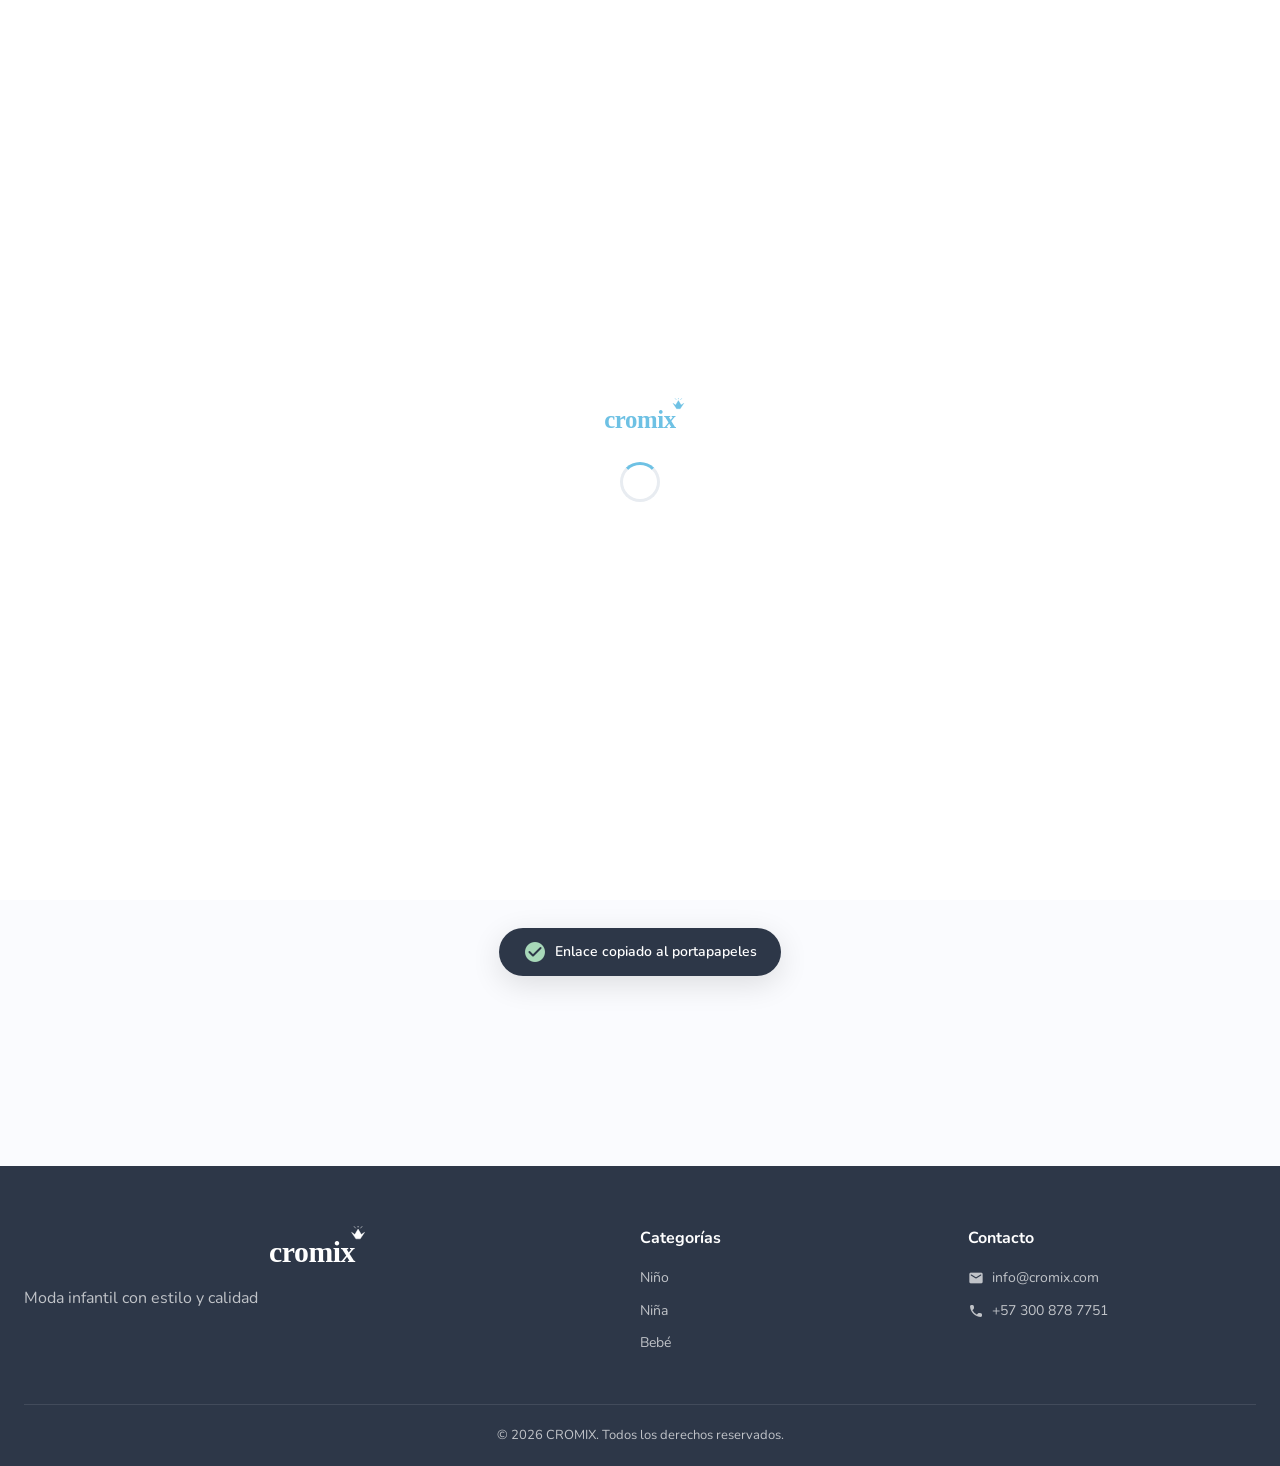
==== commit d8249b7a: "Integrar Supabase para almacenamiento en la nube" ====
--- a/index.html
+++ b/index.html
@@ -9,6 +9,7 @@
     <link href="https://fonts.googleapis.com/icon?family=Material+Icons+Round" rel="stylesheet">
     <link rel="stylesheet" href="css/styles.css">
     <link rel="icon" type="image/png" href="assets/logo.svg">
+    <script src="https://cdn.jsdelivr.net/npm/@supabase/supabase-js@2"></script>
 </head>
 <body>
     <!-- Loader -->
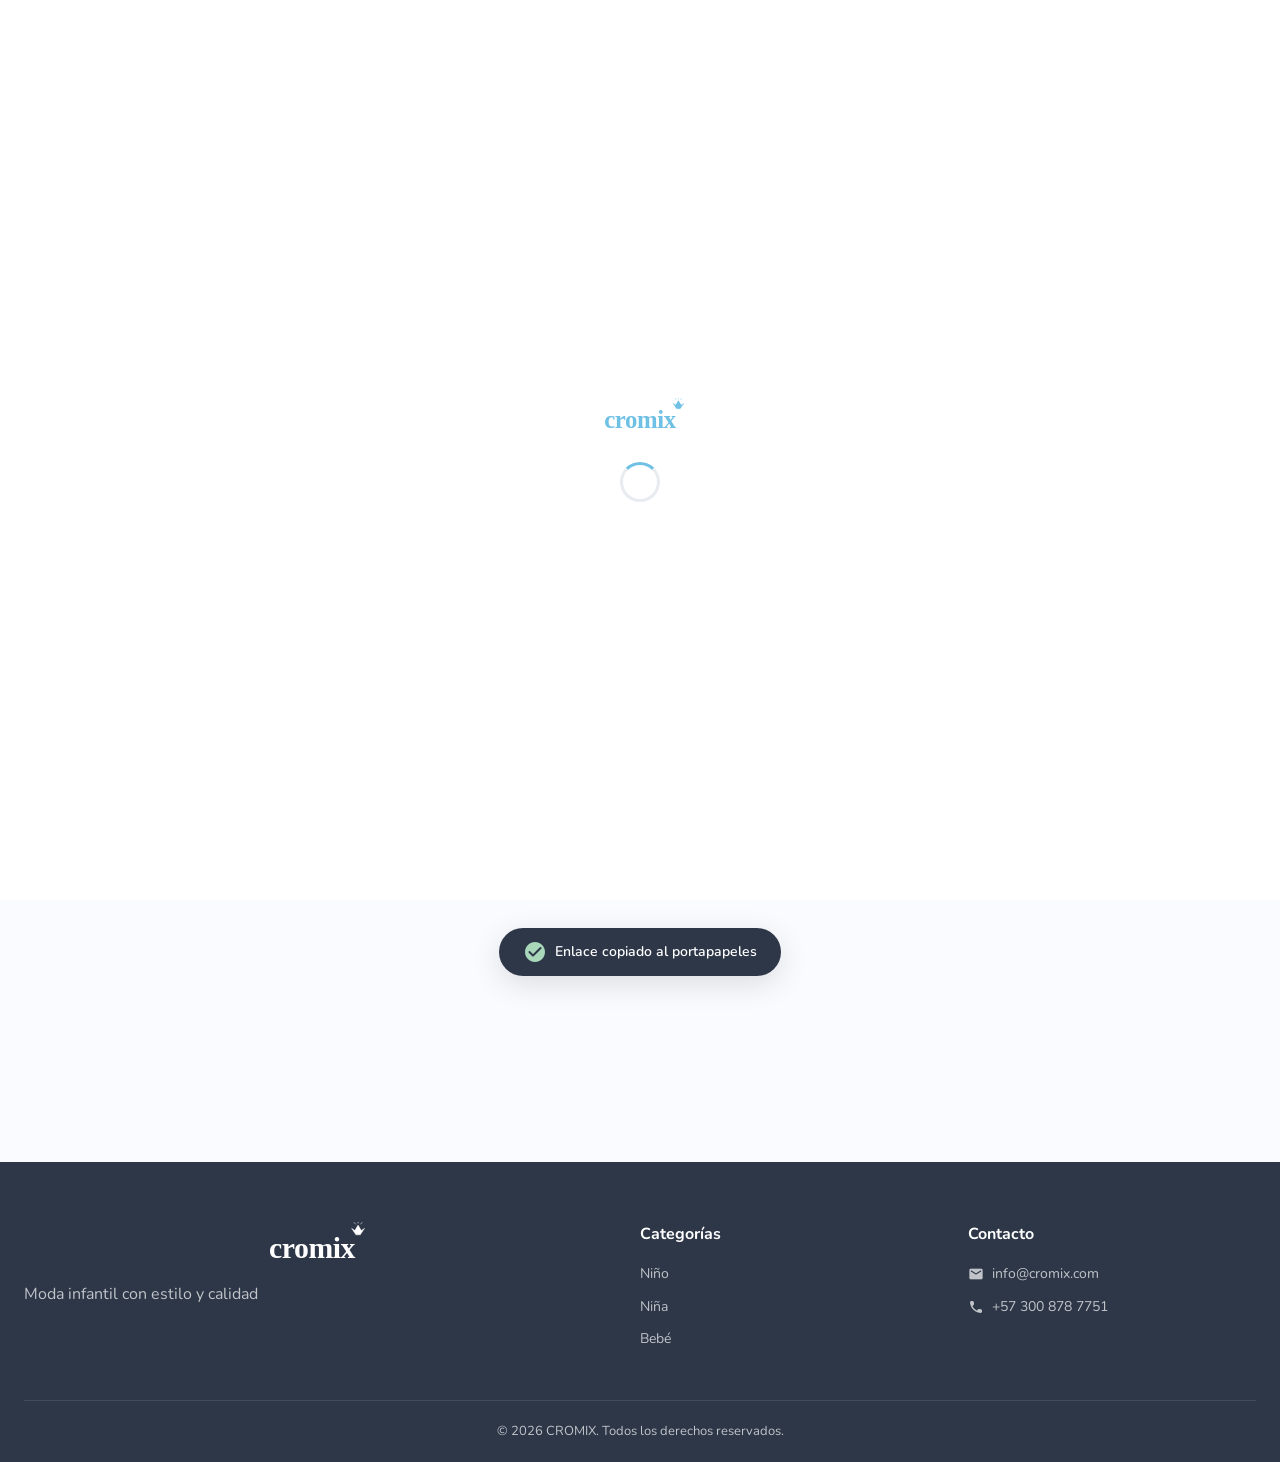
==== commit e07f2b42: "Rediseñar barra de subcategorías para mayor visibilidad La fila de subcategorías (Todas / Referencia" ====
--- a/index.html
+++ b/index.html
@@ -205,6 +205,18 @@
 
     <!-- Filters Bar -->
     <section class="filters-bar" id="filtersBar">
+        <!-- Subcategory row: visible only when a category is selected -->
+        <div class="subcategory-bar" id="subcategoryFilter" style="display:none;">
+            <div class="filters-inner">
+                <div class="filter-group">
+                    <label class="filter-label">
+                        <span class="material-icons-round">folder_open</span> Tipo:
+                    </label>
+                    <div class="subcategory-chips" id="subcategoryChips"></div>
+                </div>
+            </div>
+        </div>
+        <!-- Size row -->
         <div class="filters-inner">
             <div class="filter-group">
                 <label class="filter-label">
--- a/css/styles.css
+++ b/css/styles.css
@@ -556,7 +556,20 @@
     background: white;
     border-bottom: 1px solid var(--border);
     z-index: 100;
-    padding: 16px 24px;
+}
+
+.subcategory-bar {
+    background: linear-gradient(135deg, #f0f9ff 0%, #fdf4ff 100%);
+    border-bottom: 1px solid var(--border);
+    padding: 10px 24px;
+}
+
+.subcategory-bar .filters-inner {
+    justify-content: flex-start;
+}
+
+.filters-bar > .filters-inner {
+    padding: 14px 24px;
 }
 
 .filters-inner {
@@ -724,6 +737,41 @@
     color: #7a6200;
 }
 
+.badge-niño-referencias {
+    background: rgba(110, 193, 228, 0.75);
+    color: white;
+    border: 1.5px dashed rgba(255,255,255,0.7);
+}
+
+.badge-niña-referencias {
+    background: rgba(248, 164, 200, 0.75);
+    color: white;
+    border: 1.5px dashed rgba(255,255,255,0.7);
+}
+
+.badge-bebé-referencias {
+    background: rgba(255, 217, 102, 0.75);
+    color: #7a6200;
+    border: 1.5px dashed rgba(122, 98, 0, 0.4);
+}
+
+.subcategory-chips {
+    display: flex;
+    gap: 8px;
+    flex-wrap: wrap;
+}
+
+.subcategory-chip.active {
+    background: var(--primary);
+    color: white;
+    border-color: var(--primary);
+}
+
+.subcategory-chip[data-sub="referencias"].active {
+    background: #3182CE;
+    border-color: #3182CE;
+}
+
 .card-download {
     position: absolute;
     top: 12px;
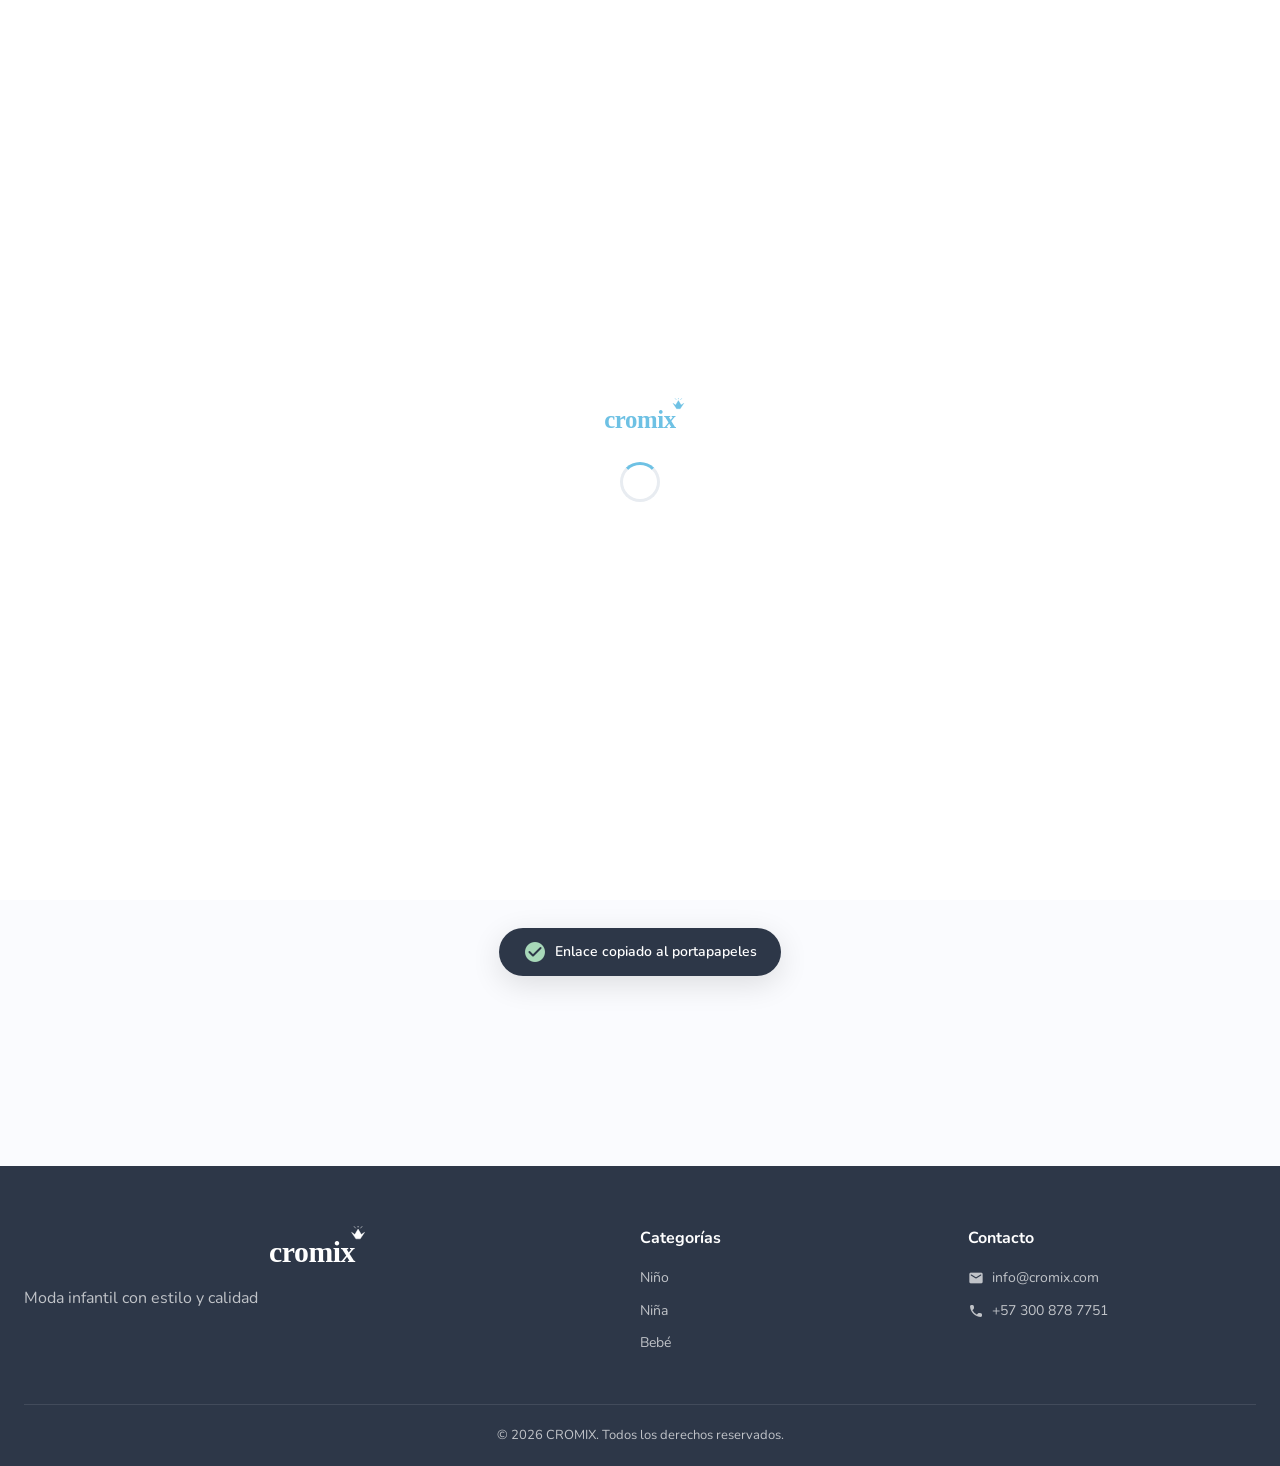
==== commit 41d1f95b: "Agregar subcategoría Referencias y .gitignore" ====
--- a/index.html
+++ b/index.html
@@ -39,6 +39,9 @@
                 <button class="nav-link" data-category="bebé" onclick="filterCategory('bebé')">
                     <span class="material-icons-round">child_friendly</span> Bebé
                 </button>
+                <button class="nav-link nav-link-ref" data-category="referencias" onclick="filterCategory('referencias')">
+                    <span class="material-icons-round">auto_awesome</span> Referencias
+                </button>
             </nav>
             <div class="header-actions">
                 <div class="search-box" id="searchBox">
@@ -70,6 +73,9 @@
                 </button>
                 <button class="mobile-nav-link" data-category="bebé" onclick="filterCategory('bebé'); closeMobileMenu();">
                     <span class="material-icons-round">child_friendly</span> Bebé
+                </button>
+                <button class="mobile-nav-link mobile-nav-link-ref" data-category="referencias" onclick="filterCategory('referencias'); closeMobileMenu();">
+                    <span class="material-icons-round">auto_awesome</span> Referencias
                 </button>
             </div>
         </div>
@@ -205,18 +211,6 @@
 
     <!-- Filters Bar -->
     <section class="filters-bar" id="filtersBar">
-        <!-- Subcategory row: visible only when a category is selected -->
-        <div class="subcategory-bar" id="subcategoryFilter" style="display:none;">
-            <div class="filters-inner">
-                <div class="filter-group">
-                    <label class="filter-label">
-                        <span class="material-icons-round">folder_open</span> Tipo:
-                    </label>
-                    <div class="subcategory-chips" id="subcategoryChips"></div>
-                </div>
-            </div>
-        </div>
-        <!-- Size row -->
         <div class="filters-inner">
             <div class="filter-group">
                 <label class="filter-label">
--- a/css/styles.css
+++ b/css/styles.css
@@ -556,20 +556,7 @@
     background: white;
     border-bottom: 1px solid var(--border);
     z-index: 100;
-}
-
-.subcategory-bar {
-    background: linear-gradient(135deg, #f0f9ff 0%, #fdf4ff 100%);
-    border-bottom: 1px solid var(--border);
-    padding: 10px 24px;
-}
-
-.subcategory-bar .filters-inner {
-    justify-content: flex-start;
-}
-
-.filters-bar > .filters-inner {
-    padding: 14px 24px;
+    padding: 16px 24px;
 }
 
 .filters-inner {
@@ -737,39 +724,44 @@
     color: #7a6200;
 }
 
-.badge-niño-referencias {
-    background: rgba(110, 193, 228, 0.75);
+.badge-referencia {
+    background: rgba(124, 92, 252, 0.9);
     color: white;
-    border: 1.5px dashed rgba(255,255,255,0.7);
-}
-
-.badge-niña-referencias {
-    background: rgba(248, 164, 200, 0.75);
+}
+
+.nav-link-ref {
+    background: linear-gradient(135deg, #F3F0FF, #ede8ff);
+    color: #7C5CFC !important;
+    border: 1px solid #C9B1FF;
+}
+
+.nav-link-ref.active,
+.nav-link-ref:hover {
+    background: #7C5CFC !important;
+    color: white !important;
+    border-color: #7C5CFC;
+}
+
+.mobile-nav-link-ref {
+    color: #7C5CFC !important;
+}
+
+.mobile-nav-link-ref:hover,
+.mobile-nav-link-ref.active {
+    background: #F3F0FF !important;
+    color: #7C5CFC !important;
+}
+
+.size-chip-ref {
+    border-color: #C9B1FF;
+    color: #7C5CFC;
+}
+
+.size-chip-ref.active,
+.size-chip-ref:hover {
+    background: #7C5CFC;
     color: white;
-    border: 1.5px dashed rgba(255,255,255,0.7);
-}
-
-.badge-bebé-referencias {
-    background: rgba(255, 217, 102, 0.75);
-    color: #7a6200;
-    border: 1.5px dashed rgba(122, 98, 0, 0.4);
-}
-
-.subcategory-chips {
-    display: flex;
-    gap: 8px;
-    flex-wrap: wrap;
-}
-
-.subcategory-chip.active {
-    background: var(--primary);
-    color: white;
-    border-color: var(--primary);
-}
-
-.subcategory-chip[data-sub="referencias"].active {
-    background: #3182CE;
-    border-color: #3182CE;
+    border-color: #7C5CFC;
 }
 
 .card-download {
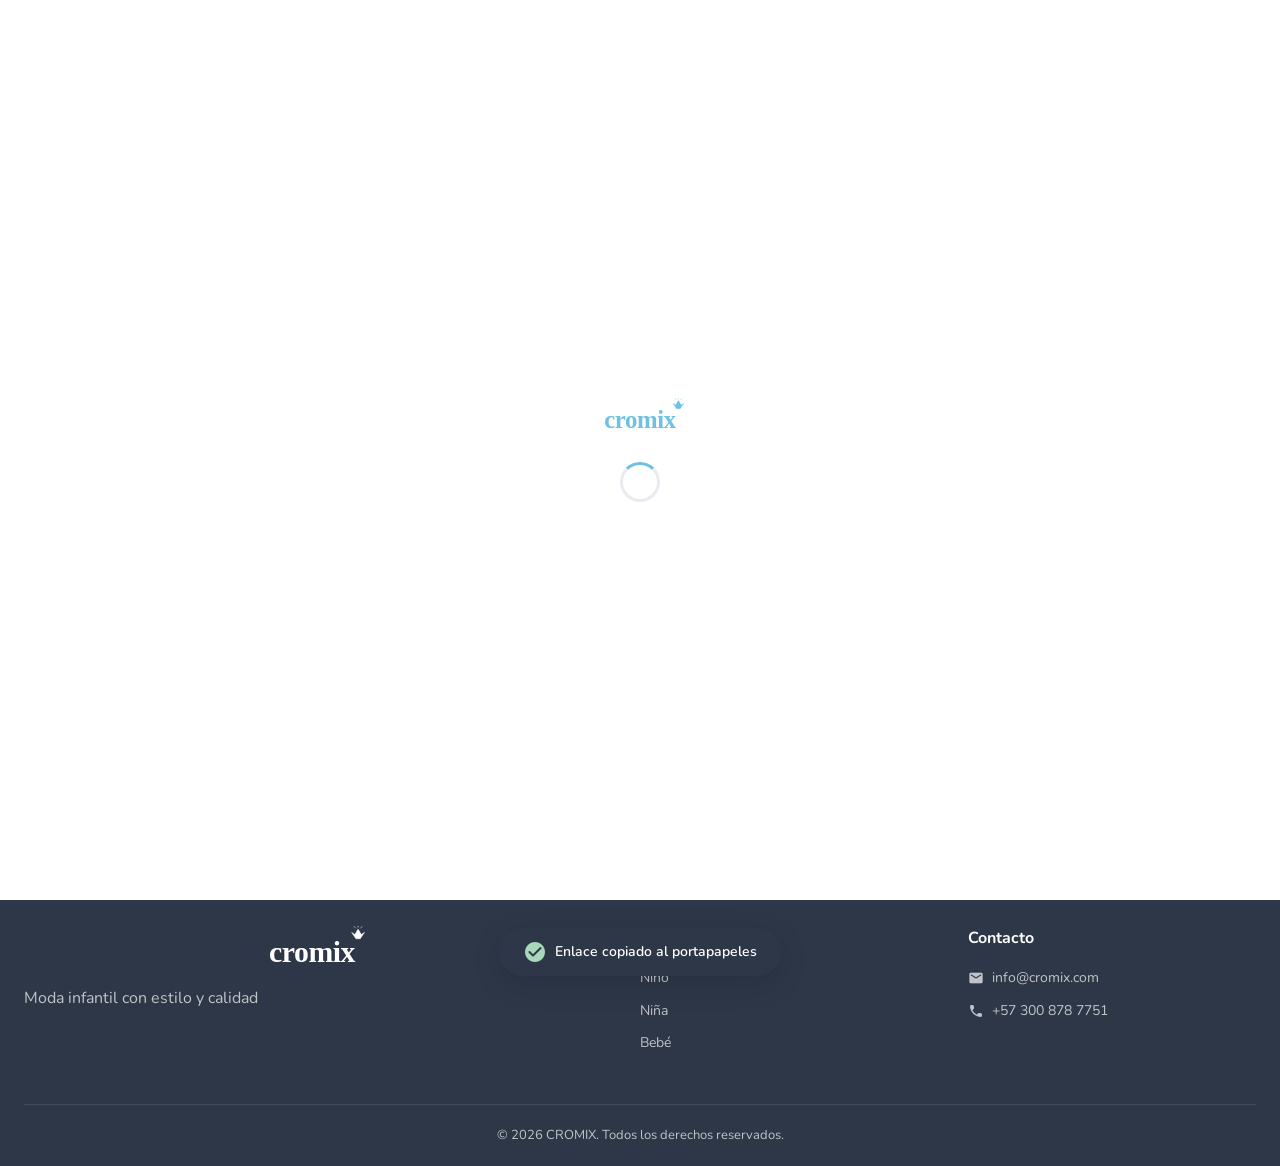
==== commit d0824f12: "Catálogo abre directamente en Referencias" ====
--- a/index.html
+++ b/index.html
@@ -82,7 +82,7 @@
     </header>
 
     <!-- Hero Section -->
-    <section class="hero" id="hero">
+    <section class="hero hero-compact" id="hero">
         <div class="hero-content">
             <div class="hero-brand">
                 <svg class="hero-brand-crown" viewBox="0 0 80 50" fill="none" xmlns="http://www.w3.org/2000/svg">
@@ -95,107 +95,22 @@
             </div>
             <h2 class="hero-title">Colección <span class="highlight">2026</span></h2>
             <p class="hero-subtitle">Moda infantil que inspira alegría</p>
-            <div class="hero-categories">
-                <button class="hero-cat-btn hero-cat-nino" onclick="filterCategory('niño'); scrollToCatalog();">
-                    <div class="hero-cat-icon-wrap">
-                        <svg class="hero-cat-svg" viewBox="0 0 80 80" fill="none" xmlns="http://www.w3.org/2000/svg">
-                            <!-- Boy silhouette with cap -->
-                            <circle cx="40" cy="40" r="38" fill="#E8F7FC" stroke="#6EC1E4" stroke-width="1.5"/>
-                            <!-- Head -->
-                            <circle cx="40" cy="32" r="12" fill="#6EC1E4" opacity="0.2"/>
-                            <circle cx="40" cy="32" r="12" stroke="#6EC1E4" stroke-width="1.5" fill="none"/>
-                            <!-- Cap -->
-                            <path d="M28 30 Q28 22 40 22 Q52 22 52 30" stroke="#6EC1E4" stroke-width="1.5" fill="#6EC1E4" opacity="0.3"/>
-                            <path d="M26 30 L54 30" stroke="#6EC1E4" stroke-width="2" stroke-linecap="round"/>
-                            <circle cx="52" cy="29" r="2" fill="#6EC1E4"/>
-                            <!-- Body / T-shirt -->
-                            <path d="M28 48 Q28 44 32 44 L40 44 L48 44 Q52 44 52 48 L54 60 Q54 62 52 62 L28 62 Q26 62 26 60 Z" fill="#6EC1E4" opacity="0.15" stroke="#6EC1E4" stroke-width="1.5"/>
-                            <!-- Collar -->
-                            <path d="M36 44 L40 48 L44 44" stroke="#6EC1E4" stroke-width="1.5" fill="none" stroke-linecap="round" stroke-linejoin="round"/>
-                            <!-- Eyes -->
-                            <circle cx="36" cy="31" r="1.2" fill="#6EC1E4"/>
-                            <circle cx="44" cy="31" r="1.2" fill="#6EC1E4"/>
-                            <!-- Smile -->
-                            <path d="M37 35 Q40 38 43 35" stroke="#6EC1E4" stroke-width="1.2" fill="none" stroke-linecap="round"/>
-                            <!-- Star decoration -->
-                            <path d="M58 16 L59.5 19 L63 19.5 L60.5 22 L61 25.5 L58 24 L55 25.5 L55.5 22 L53 19.5 L56.5 19 Z" fill="#FFD966" opacity="0.7"/>
-                        </svg>
-                    </div>
-                    <span class="hero-cat-label">Niño</span>
-                    <span class="hero-cat-sub">Tallas 4 - 16</span>
-                </button>
-                <button class="hero-cat-btn hero-cat-nina" onclick="filterCategory('niña'); scrollToCatalog();">
-                    <div class="hero-cat-icon-wrap">
-                        <svg class="hero-cat-svg" viewBox="0 0 80 80" fill="none" xmlns="http://www.w3.org/2000/svg">
-                            <!-- Girl silhouette with bow -->
-                            <circle cx="40" cy="40" r="38" fill="#FFF0F5" stroke="#F8A4C8" stroke-width="1.5"/>
-                            <!-- Head -->
-                            <circle cx="40" cy="32" r="12" fill="#F8A4C8" opacity="0.15"/>
-                            <circle cx="40" cy="32" r="12" stroke="#F8A4C8" stroke-width="1.5" fill="none"/>
-                            <!-- Hair -->
-                            <path d="M28 32 Q28 20 40 20 Q52 20 52 32" stroke="#F8A4C8" stroke-width="1.5" fill="#F8A4C8" opacity="0.2"/>
-                            <path d="M28 32 Q27 40 26 44" stroke="#F8A4C8" stroke-width="2" stroke-linecap="round"/>
-                            <path d="M52 32 Q53 40 54 44" stroke="#F8A4C8" stroke-width="2" stroke-linecap="round"/>
-                            <!-- Bow -->
-                            <path d="M48 22 Q52 18 54 22 Q52 24 48 22 Z" fill="#F8A4C8" opacity="0.5" stroke="#F8A4C8" stroke-width="1"/>
-                            <path d="M54 22 Q58 18 56 15 Q54 18 54 22 Z" fill="#F8A4C8" opacity="0.5" stroke="#F8A4C8" stroke-width="1"/>
-                            <circle cx="54" cy="22" r="1.5" fill="#F8A4C8"/>
-                            <!-- Dress -->
-                            <path d="M30 46 L32 44 L40 44 L48 44 L50 46 L56 62 Q56 64 54 64 L26 64 Q24 64 24 62 Z" fill="#F8A4C8" opacity="0.15" stroke="#F8A4C8" stroke-width="1.5"/>
-                            <!-- Waist ribbon -->
-                            <path d="M30 48 L50 48" stroke="#F8A4C8" stroke-width="1.5" stroke-linecap="round"/>
-                            <path d="M38 48 L40 51 L42 48" stroke="#F8A4C8" stroke-width="1.2" fill="#F8A4C8" opacity="0.3"/>
-                            <!-- Eyes -->
-                            <circle cx="36" cy="31" r="1.2" fill="#F8A4C8"/>
-                            <circle cx="44" cy="31" r="1.2" fill="#F8A4C8"/>
-                            <!-- Eyelashes -->
-                            <path d="M34 29.5 L35 30.5" stroke="#F8A4C8" stroke-width="0.8" stroke-linecap="round"/>
-                            <path d="M46 29.5 L45 30.5" stroke="#F8A4C8" stroke-width="0.8" stroke-linecap="round"/>
-                            <!-- Smile -->
-                            <path d="M37 35 Q40 38 43 35" stroke="#F8A4C8" stroke-width="1.2" fill="none" stroke-linecap="round"/>
-                            <!-- Heart decoration -->
-                            <path d="M17 20 C17 18 19 16 21 18 C23 16 25 18 25 20 C25 23 21 26 21 26 C21 26 17 23 17 20 Z" fill="#F8A4C8" opacity="0.4"/>
-                        </svg>
-                    </div>
-                    <span class="hero-cat-label">Niña</span>
-                    <span class="hero-cat-sub">Tallas 4 - 16</span>
-                </button>
-                <button class="hero-cat-btn hero-cat-bebe" onclick="filterCategory('bebé'); scrollToCatalog();">
-                    <div class="hero-cat-icon-wrap">
-                        <svg class="hero-cat-svg" viewBox="0 0 80 80" fill="none" xmlns="http://www.w3.org/2000/svg">
-                            <!-- Baby silhouette with onesie -->
-                            <circle cx="40" cy="40" r="38" fill="#FFF8E7" stroke="#FFD966" stroke-width="1.5"/>
-                            <!-- Head (bigger for baby proportions) -->
-                            <circle cx="40" cy="28" r="14" fill="#FFD966" opacity="0.15"/>
-                            <circle cx="40" cy="28" r="14" stroke="#FFD966" stroke-width="1.5" fill="none"/>
-                            <!-- Little hair curl -->
-                            <path d="M38 14 Q36 12 38 11 Q40 10 41 13" stroke="#FFD966" stroke-width="1.5" fill="none" stroke-linecap="round"/>
-                            <path d="M42 14 Q44 11 43 10" stroke="#FFD966" stroke-width="1.5" fill="none" stroke-linecap="round"/>
-                            <!-- Onesie / Body -->
-                            <path d="M30 44 L32 42 L48 42 L50 44 L52 56 Q52 60 50 60 L46 60 L46 64 Q46 66 44 66 L36 66 Q34 66 34 64 L34 60 L30 60 Q28 60 28 56 Z" fill="#FFD966" opacity="0.15" stroke="#FFD966" stroke-width="1.5"/>
-                            <!-- Buttons on onesie -->
-                            <circle cx="40" cy="48" r="1.5" fill="#FFD966" opacity="0.6"/>
-                            <circle cx="40" cy="53" r="1.5" fill="#FFD966" opacity="0.6"/>
-                            <!-- Eyes (big cute baby eyes) -->
-                            <circle cx="35" cy="27" r="2" fill="#FFD966" opacity="0.5"/>
-                            <circle cx="35" cy="27" r="1" fill="#7a6200" opacity="0.6"/>
-                            <circle cx="45" cy="27" r="2" fill="#FFD966" opacity="0.5"/>
-                            <circle cx="45" cy="27" r="1" fill="#7a6200" opacity="0.6"/>
-                            <!-- Blush cheeks -->
-                            <circle cx="31" cy="31" r="2.5" fill="#F8A4C8" opacity="0.2"/>
-                            <circle cx="49" cy="31" r="2.5" fill="#F8A4C8" opacity="0.2"/>
-                            <!-- Smile -->
-                            <path d="M37 33 Q40 36 43 33" stroke="#FFD966" stroke-width="1.2" fill="none" stroke-linecap="round"/>
-                            <!-- Pacifier -->
-                            <circle cx="40" cy="37" r="2" stroke="#A8D8B9" stroke-width="1" fill="#A8D8B9" opacity="0.4"/>
-                            <circle cx="40" cy="37" r="0.8" fill="#A8D8B9" opacity="0.6"/>
-                            <!-- Stars -->
-                            <path d="M60 12 L61 14.5 L63.5 15 L61.5 17 L62 19.5 L60 18.5 L58 19.5 L58.5 17 L56.5 15 L59 14.5 Z" fill="#C9B1FF" opacity="0.5"/>
-                            <path d="M18 52 L19 54 L21 54.5 L19.5 56 L20 58 L18 57 L16 58 L16.5 56 L15 54.5 L17 54 Z" fill="#A8D8B9" opacity="0.5"/>
-                        </svg>
-                    </div>
-                    <span class="hero-cat-label">Bebé</span>
-                    <span class="hero-cat-sub">Tallas 6-9 a 24-36</span>
+            <!-- Quick filter pills -->
+            <div class="hero-quick-filters">
+                <button class="hero-pill hero-pill-ref active-pill" onclick="filterCategory('referencias'); scrollToCatalog();">
+                    <span class="material-icons-round">auto_awesome</span> Referencias
+                </button>
+                <button class="hero-pill" onclick="filterCategory('niño'); scrollToCatalog();">
+                    <span class="material-icons-round">boy</span> Niño
+                </button>
+                <button class="hero-pill" onclick="filterCategory('niña'); scrollToCatalog();">
+                    <span class="material-icons-round">girl</span> Niña
+                </button>
+                <button class="hero-pill" onclick="filterCategory('bebé'); scrollToCatalog();">
+                    <span class="material-icons-round">child_friendly</span> Bebé
+                </button>
+                <button class="hero-pill" onclick="filterCategory('todos'); scrollToCatalog();">
+                    <span class="material-icons-round">grid_view</span> Ver todo
                 </button>
             </div>
         </div>
--- a/css/styles.css
+++ b/css/styles.css
@@ -395,9 +395,79 @@
 .hero-subtitle {
     font-size: 17px;
     color: var(--text-muted);
-    margin-bottom: 36px;
+    margin-bottom: 20px;
     font-weight: 600;
     letter-spacing: 0.5px;
+}
+
+/* --- Hero compact variant --- */
+.hero-compact {
+    padding: 40px 24px 36px;
+    min-height: auto;
+}
+
+.hero-compact .hero-brand-name {
+    font-size: 48px;
+}
+
+.hero-compact .hero-brand-crown {
+    width: 36px;
+    height: 22px;
+}
+
+.hero-compact .hero-title {
+    font-size: 22px;
+    margin-bottom: 6px;
+}
+
+/* --- Hero quick filter pills --- */
+.hero-quick-filters {
+    display: flex;
+    justify-content: center;
+    flex-wrap: wrap;
+    gap: 10px;
+    margin-top: 4px;
+}
+
+.hero-pill {
+    display: inline-flex;
+    align-items: center;
+    gap: 6px;
+    padding: 10px 20px;
+    background: white;
+    border: 2px solid var(--border);
+    border-radius: 100px;
+    font-size: 14px;
+    font-weight: 700;
+    color: var(--text-light);
+    cursor: pointer;
+    transition: var(--transition);
+    box-shadow: var(--shadow-sm);
+}
+
+.hero-pill .material-icons-round {
+    font-size: 18px;
+}
+
+.hero-pill:hover {
+    border-color: var(--primary);
+    color: var(--primary);
+    transform: translateY(-2px);
+    box-shadow: var(--shadow-md);
+}
+
+.hero-pill-ref {
+    background: #F3F0FF;
+    border-color: #C9B1FF;
+    color: #7C5CFC;
+}
+
+.hero-pill-ref:hover,
+.hero-pill-ref.active-pill {
+    background: #7C5CFC;
+    border-color: #7C5CFC;
+    color: white;
+    box-shadow: 0 4px 14px rgba(124, 92, 252, 0.35);
 }
 
 .hero-categories {
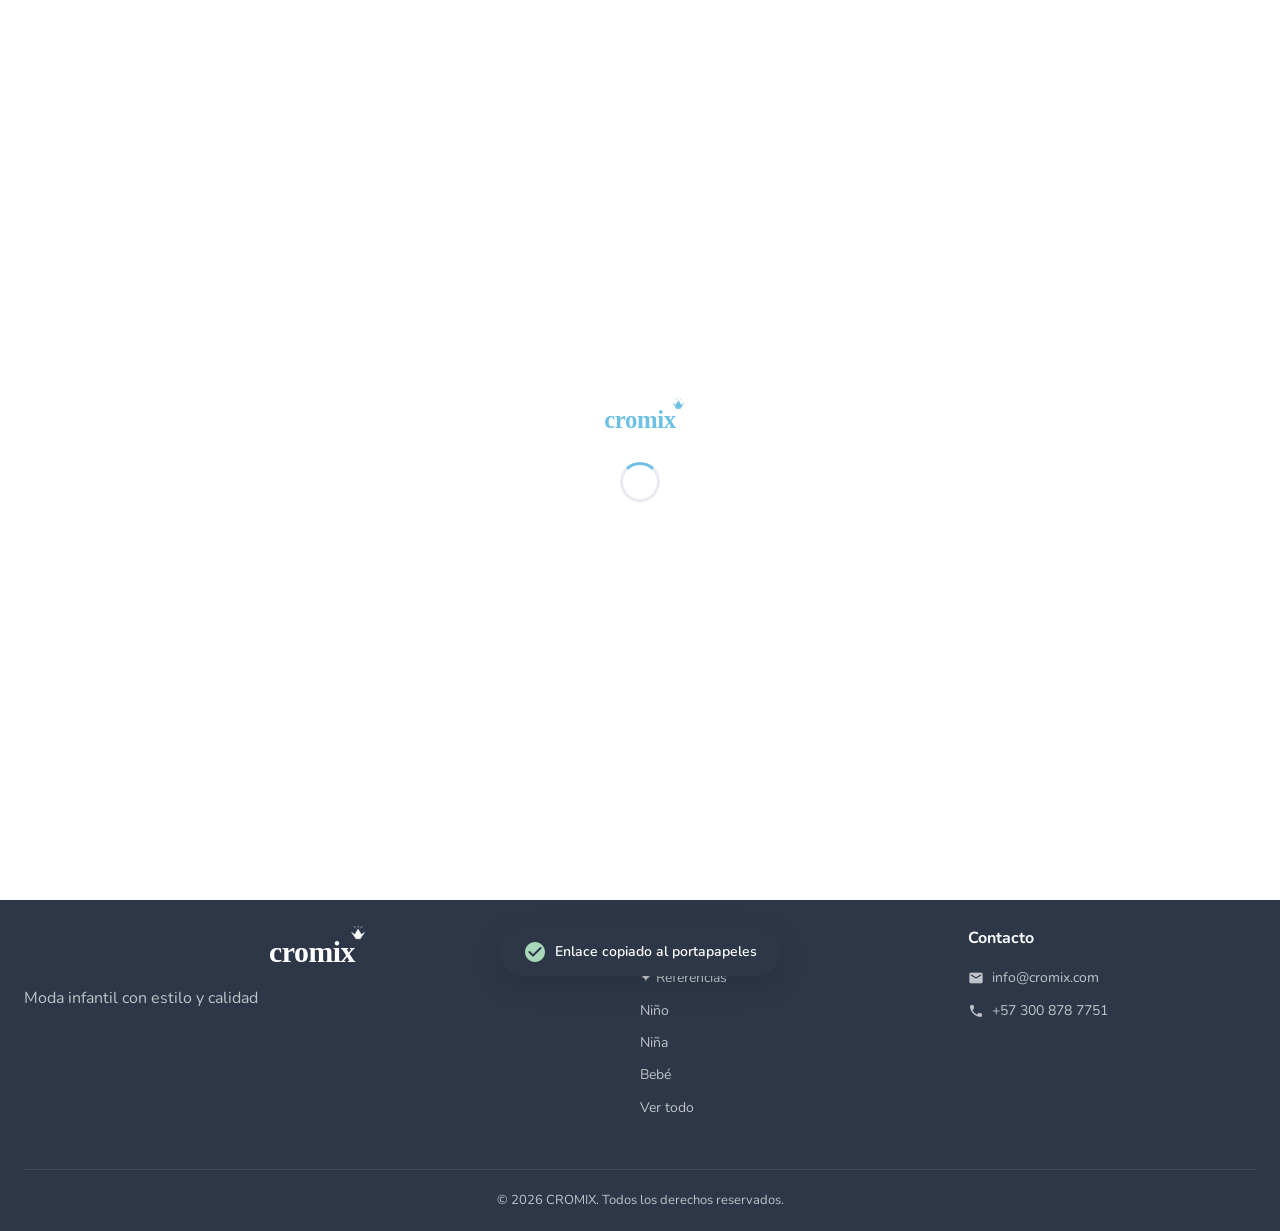
==== commit d07d9d02: "Agregar Referencias y Ver todo en el footer" ====
--- a/index.html
+++ b/index.html
@@ -208,9 +208,11 @@
             </div>
             <div class="footer-links">
                 <h4>Categorías</h4>
+                <a href="#" onclick="filterCategory('referencias'); scrollToCatalog(); return false;">✦ Referencias</a>
                 <a href="#" onclick="filterCategory('niño'); scrollToCatalog(); return false;">Niño</a>
                 <a href="#" onclick="filterCategory('niña'); scrollToCatalog(); return false;">Niña</a>
                 <a href="#" onclick="filterCategory('bebé'); scrollToCatalog(); return false;">Bebé</a>
+                <a href="#" onclick="filterCategory('todos'); scrollToCatalog(); return false;">Ver todo</a>
             </div>
             <div class="footer-links">
                 <h4>Contacto</h4>
